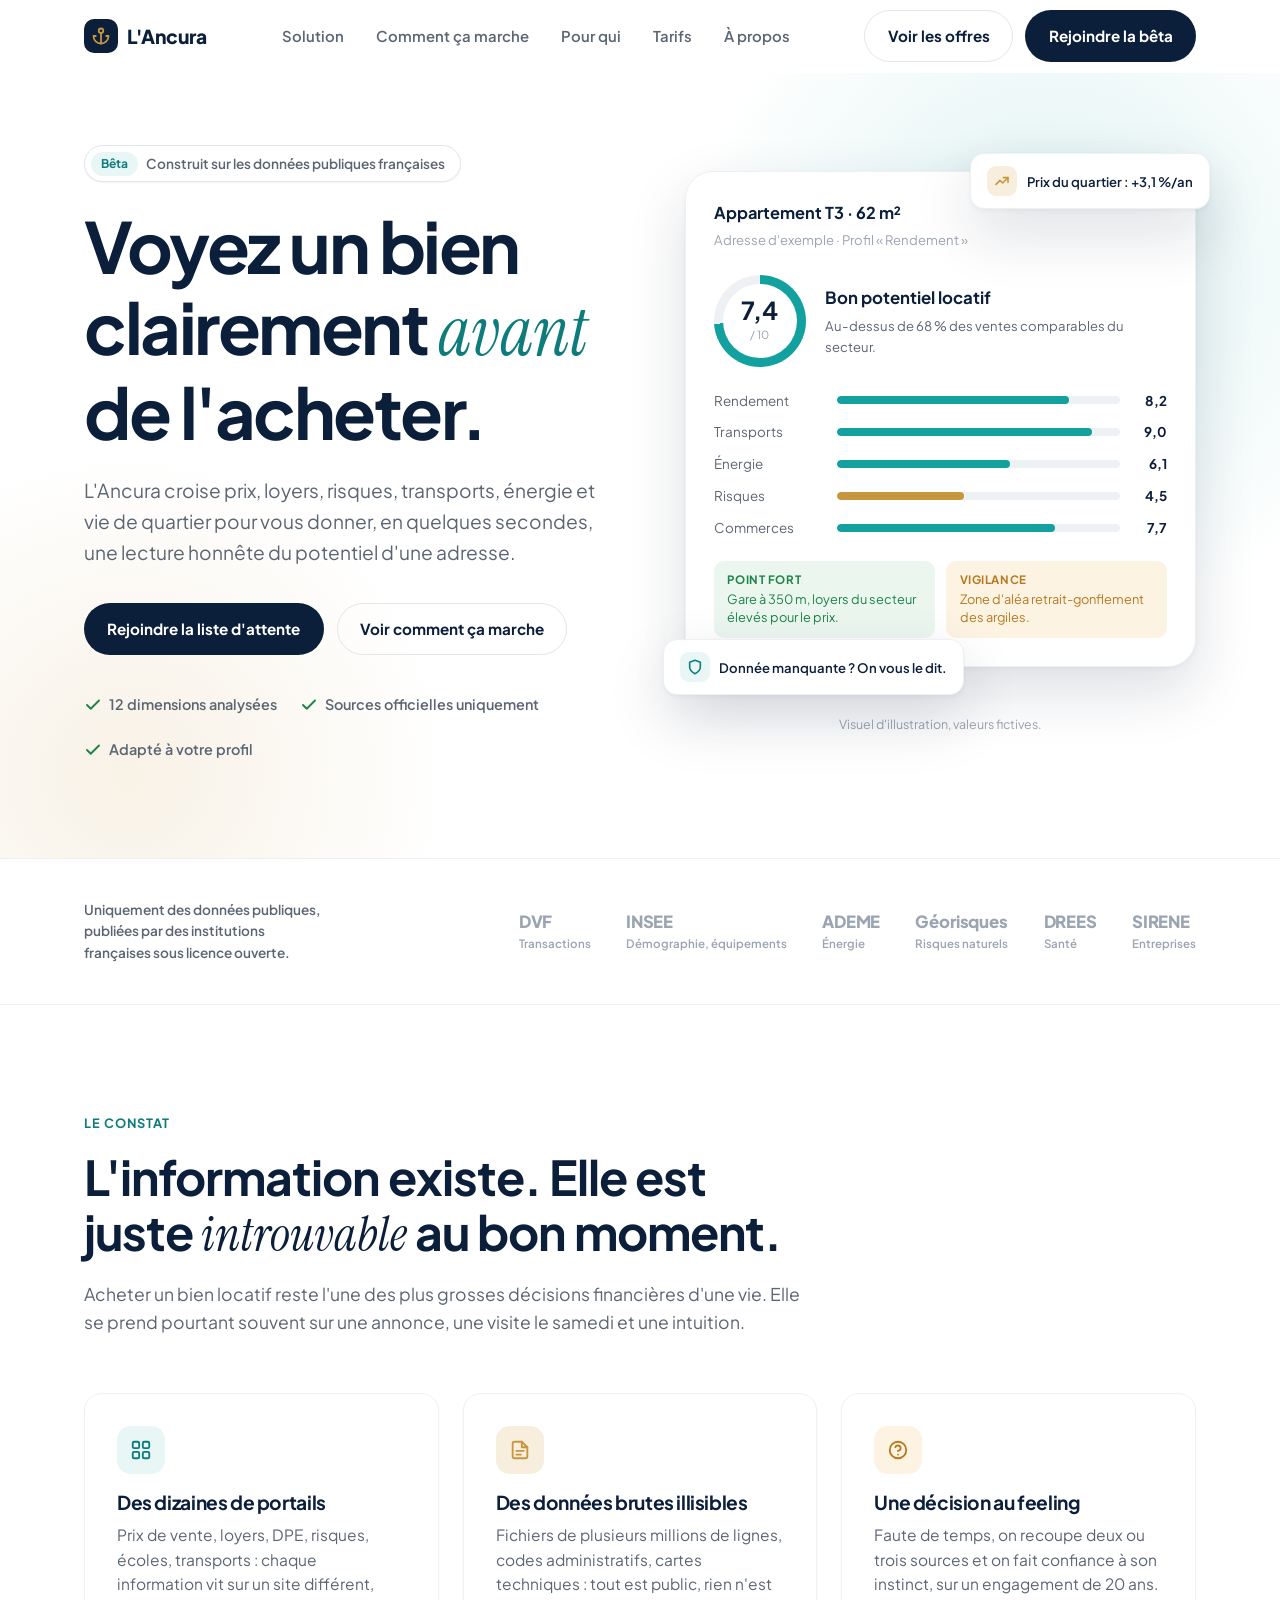
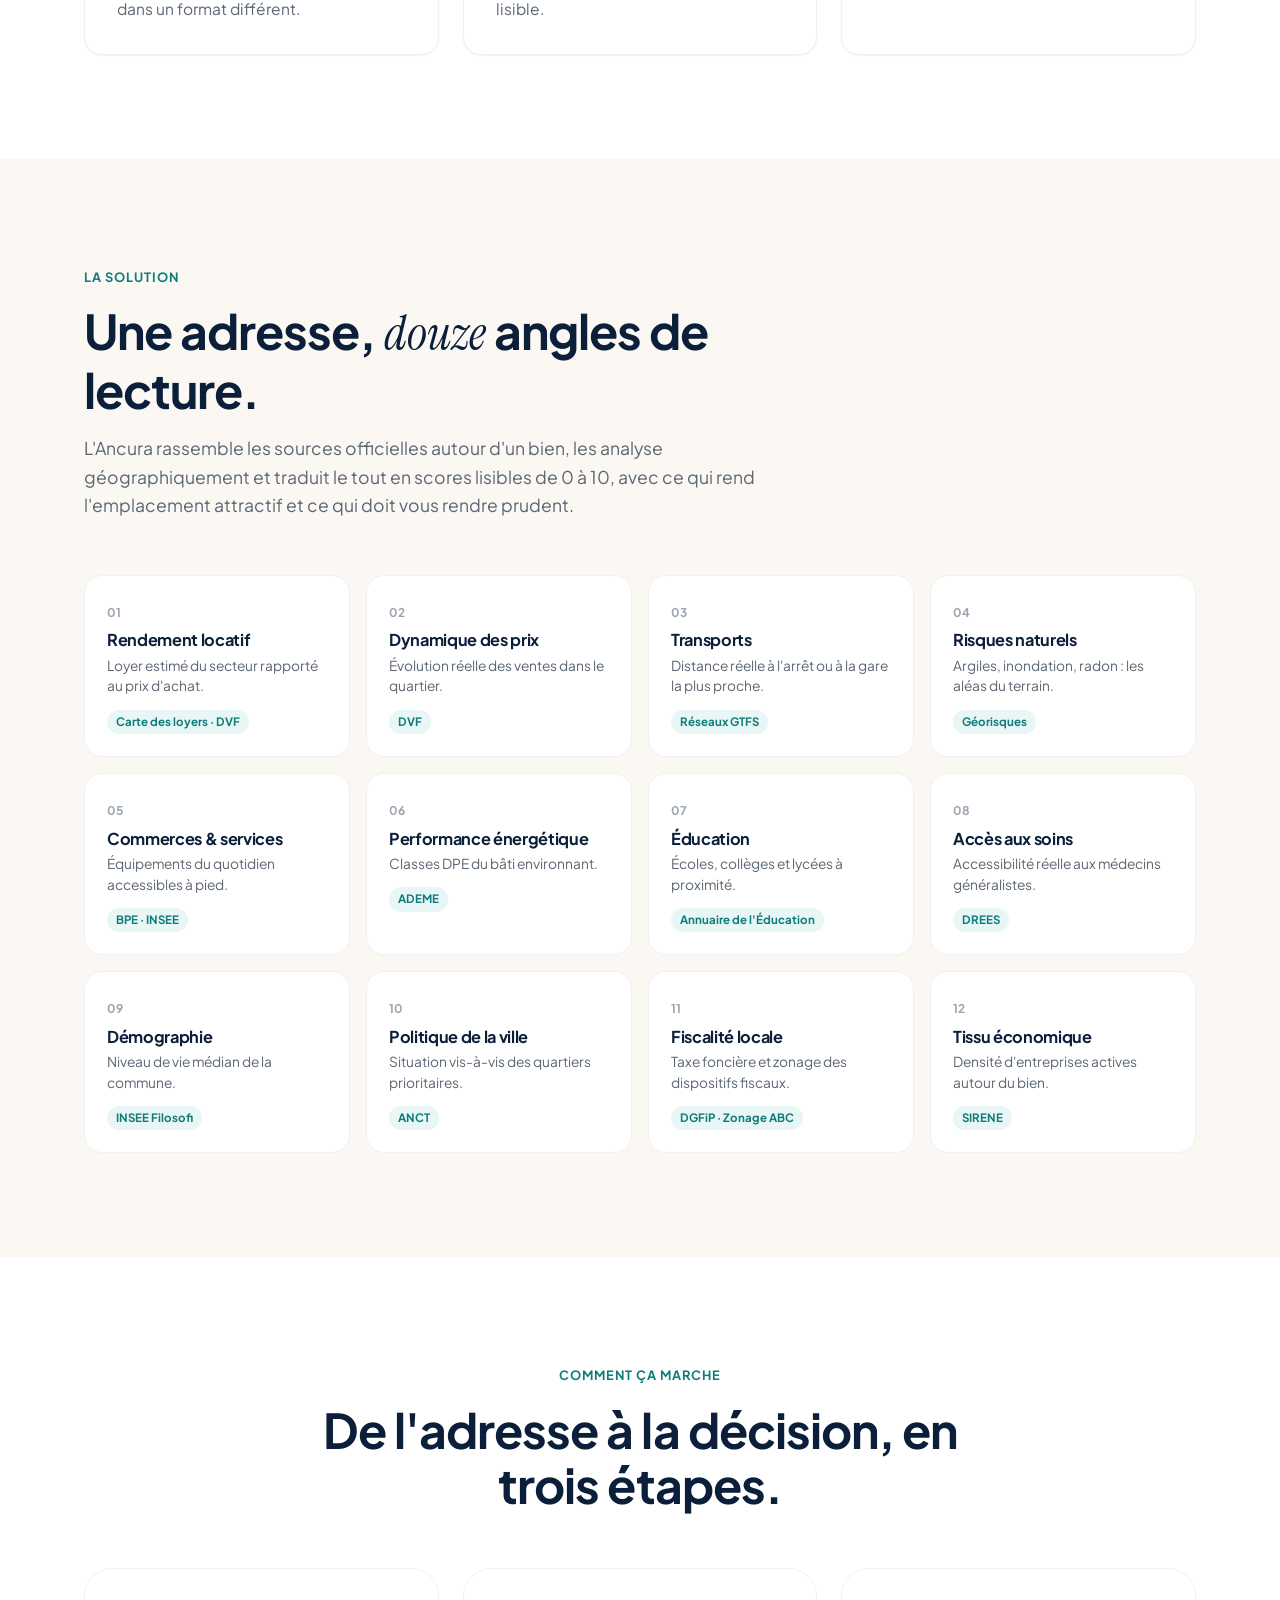
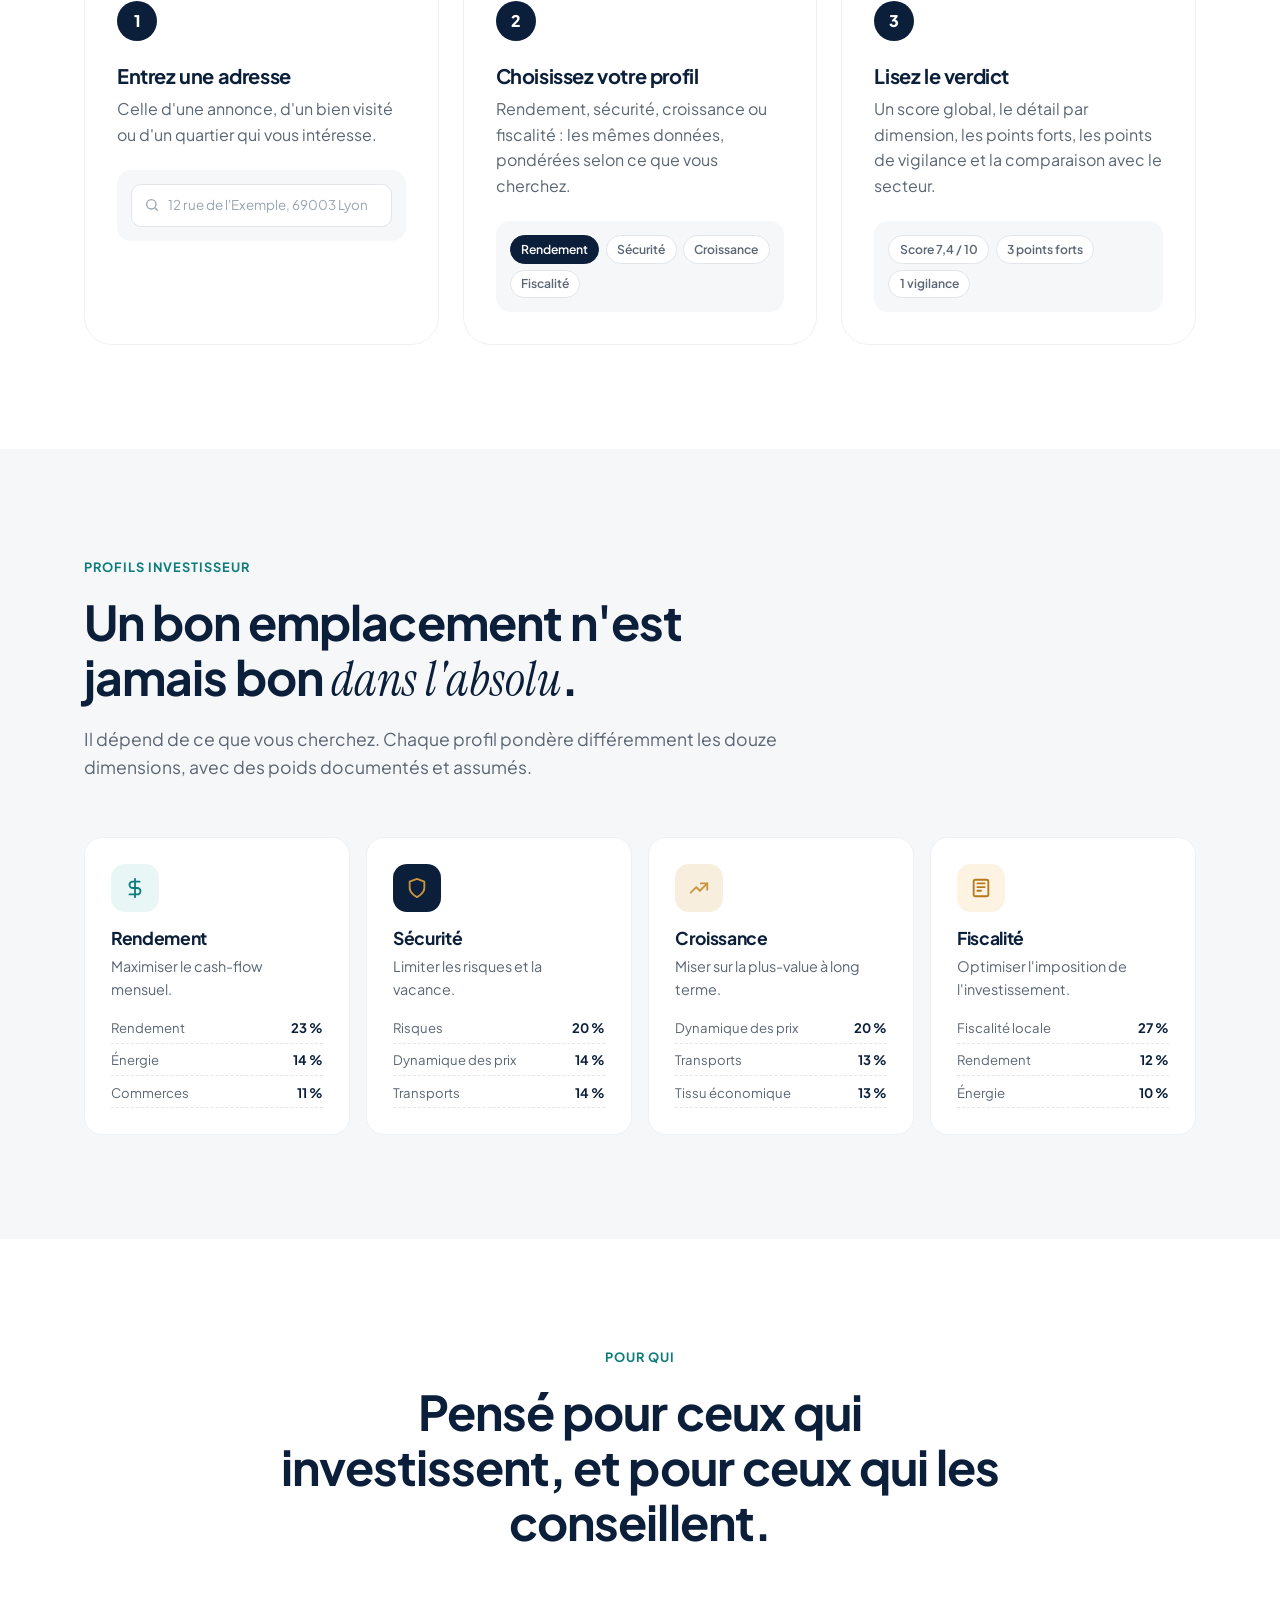
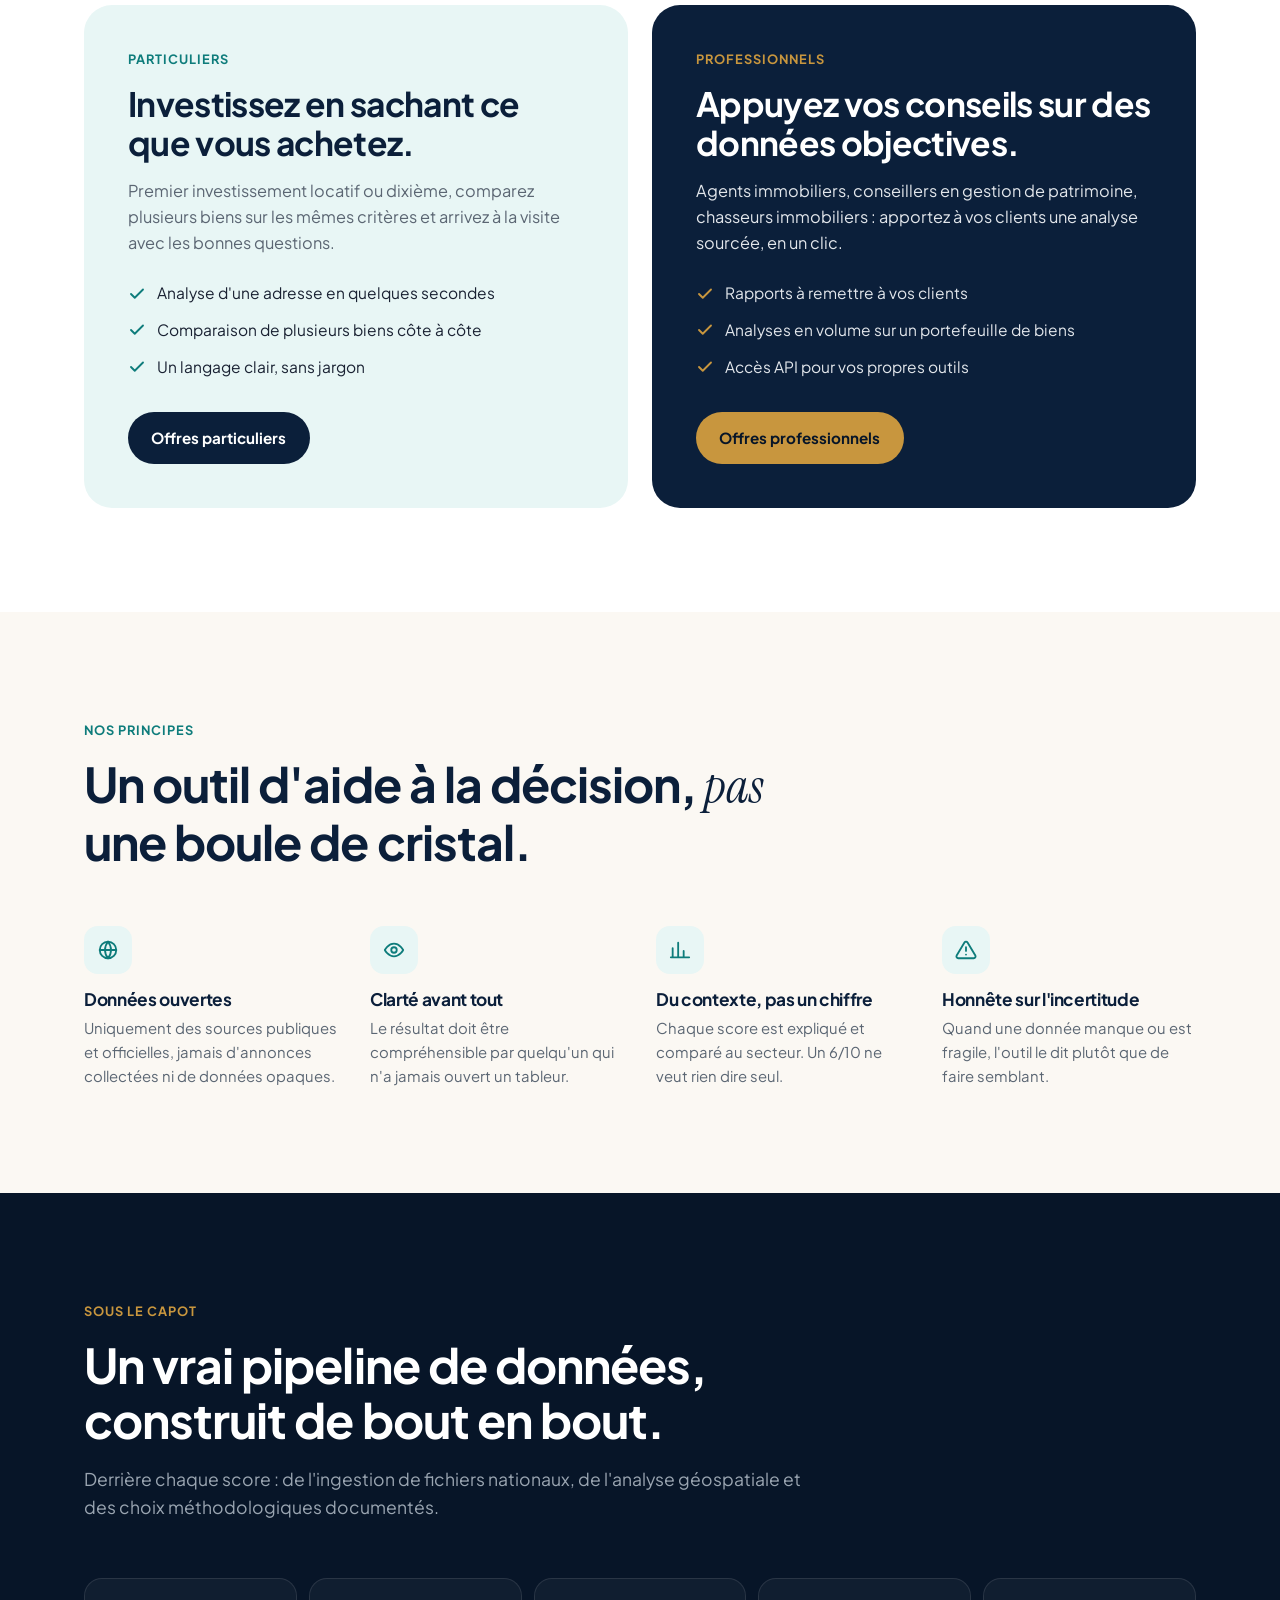
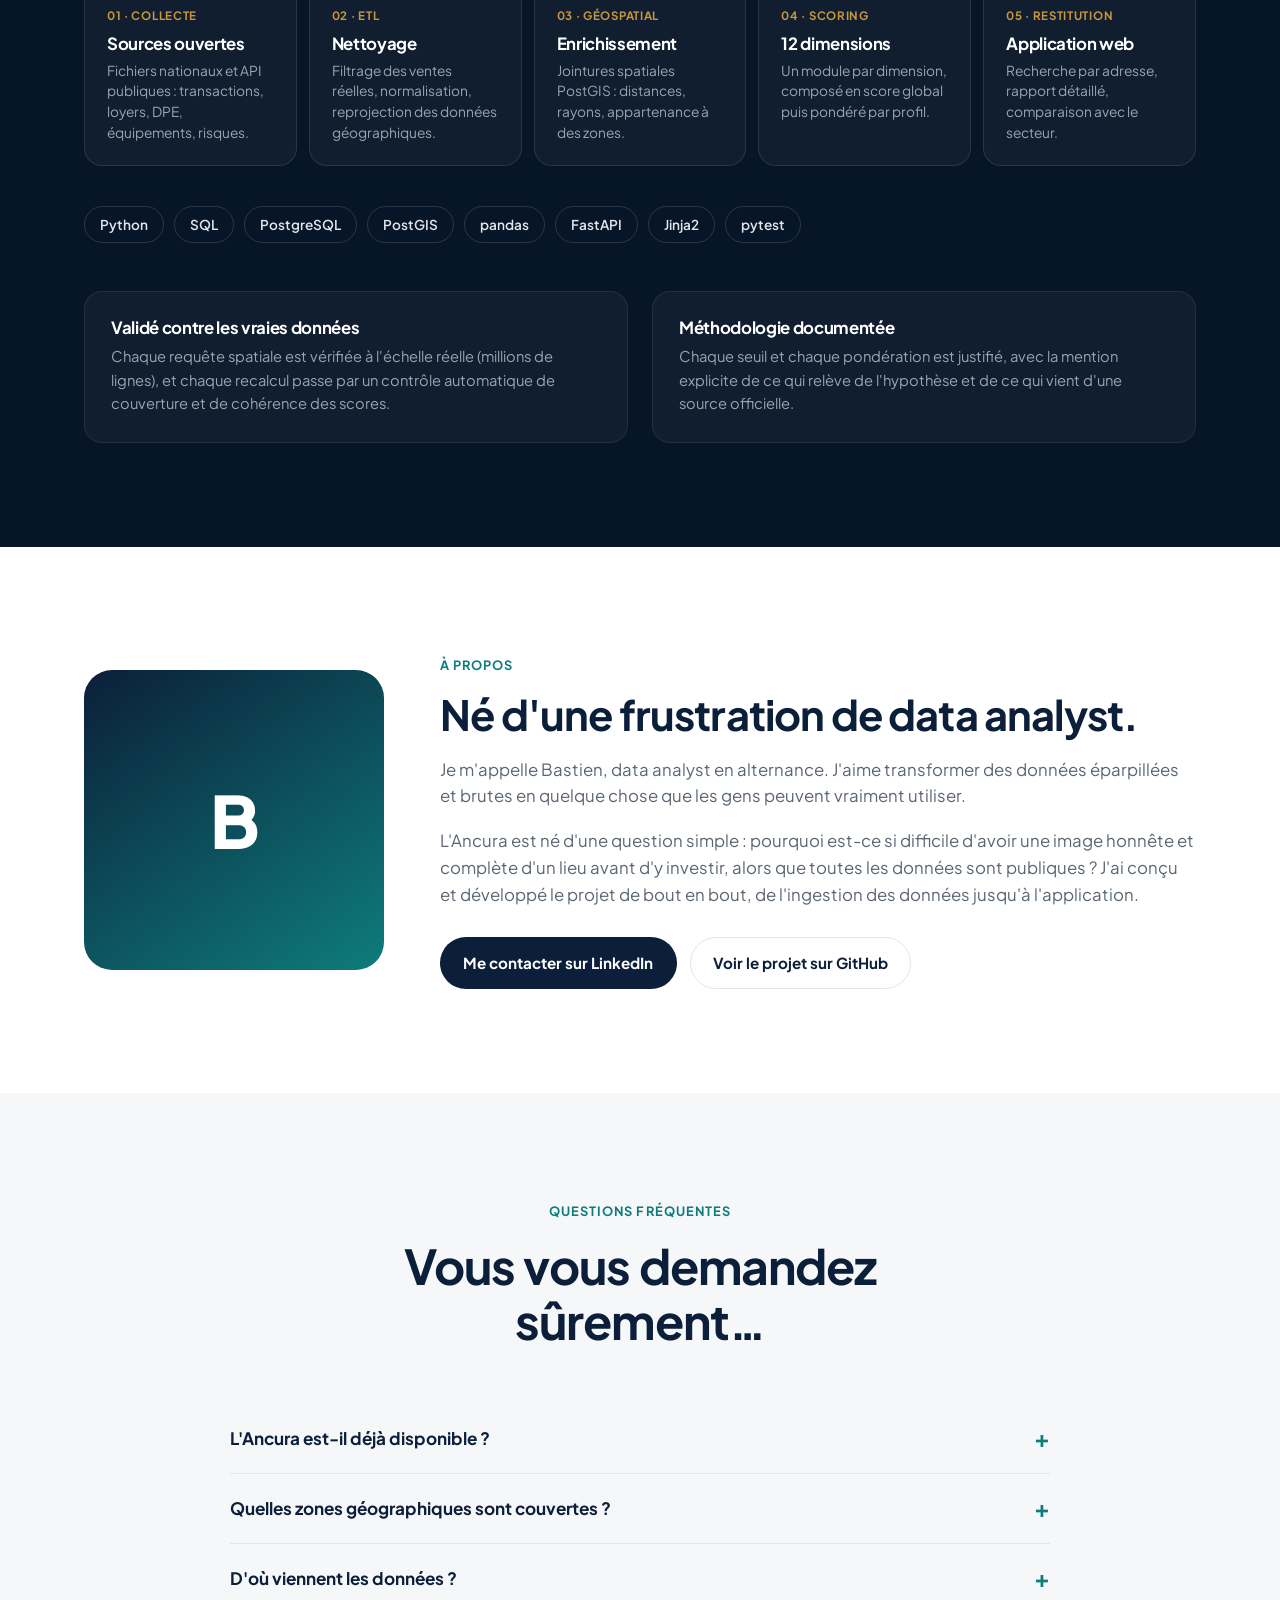
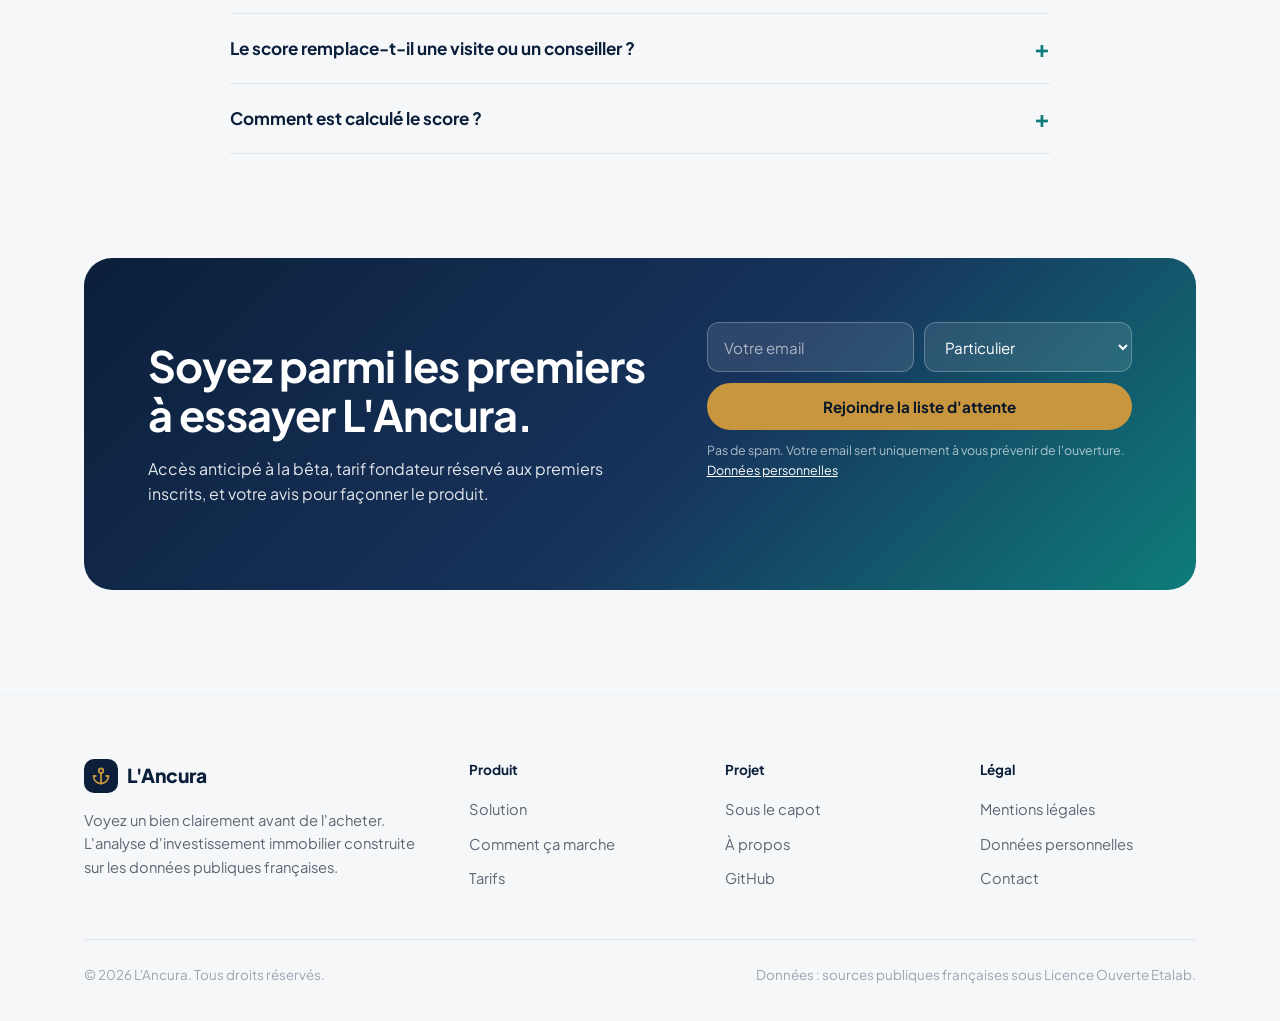
==== site/index.html @ a72927c5 "Add L'Ancura landing site (home, pricing, legal pages) Static site in site/, deployable on Cloudflar" ====
<!doctype html>
<html lang="fr">
<head>
  <meta charset="utf-8">
  <meta name="viewport" content="width=device-width, initial-scale=1">
  <title>L'Ancura — Voyez un bien clairement avant de l'acheter</title>
  <meta name="description" content="L'Ancura croise les données publiques françaises (prix, loyers, risques, transports, énergie…) pour livrer une lecture claire du potentiel d'investissement d'une adresse.">
  <meta property="og:title" content="L'Ancura — Voyez un bien clairement avant de l'acheter">
  <meta property="og:description" content="12 dimensions, des sources publiques officielles, une lecture claire adaptée à votre profil d'investisseur.">
  <meta property="og:type" content="website">
  <link rel="icon" href="favicon.svg" type="image/svg+xml">
  <link rel="preconnect" href="https://fonts.googleapis.com">
  <link rel="preconnect" href="https://fonts.gstatic.com" crossorigin>
  <link href="https://fonts.googleapis.com/css2?family=Instrument+Serif:ital@1&family=Plus+Jakarta+Sans:wght@400;500;600;700;800&display=swap" rel="stylesheet">
  <link rel="stylesheet" href="styles.css">
</head>
<body>

<header class="nav">
  <div class="container nav-inner">
    <a href="index.html" class="brand" aria-label="L'Ancura, accueil">
      <span class="brand-mark"><svg width="18" height="18" viewBox="0 0 24 24" fill="none" stroke="currentColor" stroke-width="2.4" stroke-linecap="round" stroke-linejoin="round"><circle cx="12" cy="5" r="3"/><path d="M12 22V8"/><path d="M5 12H2a10 10 0 0 0 20 0h-3"/></svg></span>
      L'Ancura
    </a>
    <ul class="nav-links">
      <li><a href="#solution">Solution</a></li>
      <li><a href="#fonctionnement">Comment ça marche</a></li>
      <li><a href="#pour-qui">Pour qui</a></li>
      <li><a href="tarifs.html">Tarifs</a></li>
      <li><a href="#a-propos">À propos</a></li>
    </ul>
    <div class="nav-cta">
      <a href="tarifs.html" class="btn btn-ghost">Voir les offres</a>
      <a href="#rejoindre" class="btn btn-primary" data-waitlist="nav">Rejoindre la bêta</a>
      <button class="nav-toggle" aria-label="Ouvrir le menu" aria-expanded="false">
        <svg width="24" height="24" viewBox="0 0 24 24" fill="none" stroke="currentColor" stroke-width="2" stroke-linecap="round"><path d="M4 7h16M4 12h16M4 17h16"/></svg>
      </button>
    </div>
  </div>
</header>

<main>

  <!-- Hero -->
  <section class="hero">
    <div class="container hero-grid">
      <div>
        <span class="pill"><b>Bêta</b> Construit sur les données publiques françaises</span>
        <h1>Voyez un bien clairement <span class="serif">avant</span> de l'acheter.</h1>
        <p class="hero-lead">L'Ancura croise prix, loyers, risques, transports, énergie et vie de quartier pour vous donner, en quelques secondes, une lecture honnête du potentiel d'une adresse.</p>
        <div class="hero-actions">
          <a href="#rejoindre" class="btn btn-primary" data-waitlist="hero">Rejoindre la liste d'attente</a>
          <a href="#fonctionnement" class="btn btn-ghost">Voir comment ça marche</a>
        </div>
        <div class="hero-proof">
          <span><svg width="18" height="18" viewBox="0 0 24 24" fill="none" stroke="currentColor" stroke-width="2.5" stroke-linecap="round" stroke-linejoin="round"><path d="M20 6 9 17l-5-5"/></svg>12 dimensions analysées</span>
          <span><svg width="18" height="18" viewBox="0 0 24 24" fill="none" stroke="currentColor" stroke-width="2.5" stroke-linecap="round" stroke-linejoin="round"><path d="M20 6 9 17l-5-5"/></svg>Sources officielles uniquement</span>
          <span><svg width="18" height="18" viewBox="0 0 24 24" fill="none" stroke="currentColor" stroke-width="2.5" stroke-linecap="round" stroke-linejoin="round"><path d="M20 6 9 17l-5-5"/></svg>Adapté à votre profil</span>
        </div>
      </div>

      <div class="mock" aria-label="Exemple illustratif de rapport L'Ancura">
        <div class="mock-float f1"><span class="dot"><svg width="16" height="16" viewBox="0 0 24 24" fill="none" stroke="currentColor" stroke-width="2.4" stroke-linecap="round" stroke-linejoin="round"><path d="M3 17l6-6 4 4 8-8"/><path d="M14 7h7v7"/></svg></span>Prix du quartier : +3,1 %/an</div>
        <div class="mock-card">
          <div class="mock-top">
            <div>
              <div class="mock-address">Appartement T3 · 62 m²</div>
              <div class="mock-sub">Adresse d'exemple · Profil « Rendement »</div>
            </div>
          </div>
          <div class="mock-score">
            <div class="ring" style="--p: 74"><div><span><strong>7,4</strong><small>/ 10</small></span></div></div>
            <div class="mock-score-label"><b>Bon potentiel locatif</b>Au-dessus de 68 % des ventes comparables du secteur.</div>
          </div>
          <div class="bars">
            <div class="bar">Rendement<div class="bar-track"><div class="bar-fill" style="width: 82%"></div></div><b>8,2</b></div>
            <div class="bar">Transports<div class="bar-track"><div class="bar-fill" style="width: 90%"></div></div><b>9,0</b></div>
            <div class="bar">Énergie<div class="bar-track"><div class="bar-fill" style="width: 61%"></div></div><b>6,1</b></div>
            <div class="bar">Risques<div class="bar-track"><div class="bar-fill warn" style="width: 45%"></div></div><b>4,5</b></div>
            <div class="bar">Commerces<div class="bar-track"><div class="bar-fill" style="width: 77%"></div></div><b>7,7</b></div>
          </div>
          <div class="mock-notes">
            <div class="note good"><b>Point fort</b>Gare à 350 m, loyers du secteur élevés pour le prix.</div>
            <div class="note watch"><b>Vigilance</b>Zone d'aléa retrait-gonflement des argiles.</div>
          </div>
        </div>
        <div class="mock-float f2"><span class="dot"><svg width="16" height="16" viewBox="0 0 24 24" fill="none" stroke="currentColor" stroke-width="2.4" stroke-linecap="round" stroke-linejoin="round"><path d="M12 22s8-4 8-10V5l-8-3-8 3v7c0 6 8 10 8 10z"/></svg></span>Donnée manquante ? On vous le dit.</div>
        <p class="mock-caption">Visuel d'illustration, valeurs fictives.</p>
      </div>
    </div>
  </section>

  <!-- Sources -->
  <div class="sources">
    <div class="container sources-inner">
      <p>Uniquement des données publiques, publiées par des institutions françaises sous licence ouverte.</p>
      <ul>
        <li>DVF<small>Transactions</small></li>
        <li>INSEE<small>Démographie, équipements</small></li>
        <li>ADEME<small>Énergie</small></li>
        <li>Géorisques<small>Risques naturels</small></li>
        <li>DREES<small>Santé</small></li>
        <li>SIRENE<small>Entreprises</small></li>
      </ul>
    </div>
  </div>

  <!-- Problème -->
  <section id="probleme">
    <div class="container">
      <div class="section-head reveal">
        <span class="eyebrow">Le constat</span>
        <h2>L'information existe. Elle est juste <span class="serif">introuvable</span> au bon moment.</h2>
        <p>Acheter un bien locatif reste l'une des plus grosses décisions financières d'une vie. Elle se prend pourtant souvent sur une annonce, une visite le samedi et une intuition.</p>
      </div>
      <div class="grid-3">
        <div class="card reveal">
          <div class="icon"><svg width="22" height="22" viewBox="0 0 24 24" fill="none" stroke="currentColor" stroke-width="2" stroke-linecap="round" stroke-linejoin="round"><rect x="3" y="3" width="7" height="7" rx="1.5"/><rect x="14" y="3" width="7" height="7" rx="1.5"/><rect x="3" y="14" width="7" height="7" rx="1.5"/><rect x="14" y="14" width="7" height="7" rx="1.5"/></svg></div>
          <h3>Des dizaines de portails</h3>
          <p>Prix de vente, loyers, DPE, risques, écoles, transports : chaque information vit sur un site différent, dans un format différent.</p>
        </div>
        <div class="card reveal">
          <div class="icon gold"><svg width="22" height="22" viewBox="0 0 24 24" fill="none" stroke="currentColor" stroke-width="2" stroke-linecap="round" stroke-linejoin="round"><path d="M14 3H6a2 2 0 0 0-2 2v14a2 2 0 0 0 2 2h12a2 2 0 0 0 2-2V9z"/><path d="M14 3v6h6"/><path d="M8 13h8M8 17h5"/></svg></div>
          <h3>Des données brutes illisibles</h3>
          <p>Fichiers de plusieurs millions de lignes, codes administratifs, cartes techniques : tout est public, rien n'est lisible.</p>
        </div>
        <div class="card reveal">
          <div class="icon amber"><svg width="22" height="22" viewBox="0 0 24 24" fill="none" stroke="currentColor" stroke-width="2" stroke-linecap="round" stroke-linejoin="round"><circle cx="12" cy="12" r="9"/><path d="M9.1 9a3 3 0 0 1 5.8 1c0 2-3 3-3 3"/><path d="M12 17h.01"/></svg></div>
          <h3>Une décision au feeling</h3>
          <p>Faute de temps, on recoupe deux ou trois sources et on fait confiance à son instinct, sur un engagement de 20 ans.</p>
        </div>
      </div>
    </div>
  </section>

  <!-- Solution / dimensions -->
  <section id="solution" class="section-sand">
    <div class="container">
      <div class="section-head reveal">
        <span class="eyebrow">La solution</span>
        <h2>Une adresse, <span class="serif">douze</span> angles de lecture.</h2>
        <p>L'Ancura rassemble les sources officielles autour d'un bien, les analyse géographiquement et traduit le tout en scores lisibles de 0 à 10, avec ce qui rend l'emplacement attractif et ce qui doit vous rendre prudent.</p>
      </div>
      <div class="dims">
        <div class="dim reveal"><span class="dim-num">01</span><h3>Rendement locatif</h3><p>Loyer estimé du secteur rapporté au prix d'achat.</p><span class="src">Carte des loyers · DVF</span></div>
        <div class="dim reveal"><span class="dim-num">02</span><h3>Dynamique des prix</h3><p>Évolution réelle des ventes dans le quartier.</p><span class="src">DVF</span></div>
        <div class="dim reveal"><span class="dim-num">03</span><h3>Transports</h3><p>Distance réelle à l'arrêt ou à la gare la plus proche.</p><span class="src">Réseaux GTFS</span></div>
        <div class="dim reveal"><span class="dim-num">04</span><h3>Risques naturels</h3><p>Argiles, inondation, radon : les aléas du terrain.</p><span class="src">Géorisques</span></div>
        <div class="dim reveal"><span class="dim-num">05</span><h3>Commerces &amp; services</h3><p>Équipements du quotidien accessibles à pied.</p><span class="src">BPE · INSEE</span></div>
        <div class="dim reveal"><span class="dim-num">06</span><h3>Performance énergétique</h3><p>Classes DPE du bâti environnant.</p><span class="src">ADEME</span></div>
        <div class="dim reveal"><span class="dim-num">07</span><h3>Éducation</h3><p>Écoles, collèges et lycées à proximité.</p><span class="src">Annuaire de l'Éducation</span></div>
        <div class="dim reveal"><span class="dim-num">08</span><h3>Accès aux soins</h3><p>Accessibilité réelle aux médecins généralistes.</p><span class="src">DREES</span></div>
        <div class="dim reveal"><span class="dim-num">09</span><h3>Démographie</h3><p>Niveau de vie médian de la commune.</p><span class="src">INSEE Filosofi</span></div>
        <div class="dim reveal"><span class="dim-num">10</span><h3>Politique de la ville</h3><p>Situation vis-à-vis des quartiers prioritaires.</p><span class="src">ANCT</span></div>
        <div class="dim reveal"><span class="dim-num">11</span><h3>Fiscalité locale</h3><p>Taxe foncière et zonage des dispositifs fiscaux.</p><span class="src">DGFiP · Zonage ABC</span></div>
        <div class="dim reveal"><span class="dim-num">12</span><h3>Tissu économique</h3><p>Densité d'entreprises actives autour du bien.</p><span class="src">SIRENE</span></div>
      </div>
    </div>
  </section>

  <!-- Fonctionnement -->
  <section id="fonctionnement">
    <div class="container">
      <div class="section-head center reveal">
        <span class="eyebrow">Comment ça marche</span>
        <h2>De l'adresse à la décision, en trois étapes.</h2>
      </div>
      <div class="steps">
        <div class="step reveal">
          <h3>Entrez une adresse</h3>
          <p>Celle d'une annonce, d'un bien visité ou d'un quartier qui vous intéresse.</p>
          <div class="step-visual"><div class="fake-input"><svg width="16" height="16" viewBox="0 0 24 24" fill="none" stroke="currentColor" stroke-width="2" stroke-linecap="round"><circle cx="11" cy="11" r="7"/><path d="m20 20-3.5-3.5"/></svg>12 rue de l'Exemple, 69003 Lyon</div></div>
        </div>
        <div class="step reveal">
          <h3>Choisissez votre profil</h3>
          <p>Rendement, sécurité, croissance ou fiscalité : les mêmes données, pondérées selon ce que vous cherchez.</p>
          <div class="step-visual"><div class="chips"><span class="chip on">Rendement</span><span class="chip">Sécurité</span><span class="chip">Croissance</span><span class="chip">Fiscalité</span></div></div>
        </div>
        <div class="step reveal">
          <h3>Lisez le verdict</h3>
          <p>Un score global, le détail par dimension, les points forts, les points de vigilance et la comparaison avec le secteur.</p>
          <div class="step-visual"><div class="chips"><span class="chip">Score 7,4 / 10</span><span class="chip">3 points forts</span><span class="chip">1 vigilance</span></div></div>
        </div>
      </div>
    </div>
  </section>

  <!-- Profils -->
  <section class="section-gray">
    <div class="container">
      <div class="section-head reveal">
        <span class="eyebrow">Profils investisseur</span>
        <h2>Un bon emplacement n'est jamais bon <span class="serif">dans l'absolu</span>.</h2>
        <p>Il dépend de ce que vous cherchez. Chaque profil pondère différemment les douze dimensions, avec des poids documentés et assumés.</p>
      </div>
      <div class="profiles">
        <div class="profile reveal">
          <div class="icon"><svg width="22" height="22" viewBox="0 0 24 24" fill="none" stroke="currentColor" stroke-width="2" stroke-linecap="round" stroke-linejoin="round"><path d="M12 2v20M17 5H9.5a3.5 3.5 0 0 0 0 7h5a3.5 3.5 0 0 1 0 7H6"/></svg></div>
          <h3>Rendement</h3>
          <p>Maximiser le cash-flow mensuel.</p>
          <ul><li>Rendement <b>23 %</b></li><li>Énergie <b>14 %</b></li><li>Commerces <b>11 %</b></li></ul>
        </div>
        <div class="profile reveal">
          <div class="icon navy"><svg width="22" height="22" viewBox="0 0 24 24" fill="none" stroke="currentColor" stroke-width="2" stroke-linecap="round" stroke-linejoin="round"><path d="M12 22s8-4 8-10V5l-8-3-8 3v7c0 6 8 10 8 10z"/></svg></div>
          <h3>Sécurité</h3>
          <p>Limiter les risques et la vacance.</p>
          <ul><li>Risques <b>20 %</b></li><li>Dynamique des prix <b>14 %</b></li><li>Transports <b>14 %</b></li></ul>
        </div>
        <div class="profile reveal">
          <div class="icon gold"><svg width="22" height="22" viewBox="0 0 24 24" fill="none" stroke="currentColor" stroke-width="2" stroke-linecap="round" stroke-linejoin="round"><path d="M3 17l6-6 4 4 8-8"/><path d="M14 7h7v7"/></svg></div>
          <h3>Croissance</h3>
          <p>Miser sur la plus-value à long terme.</p>
          <ul><li>Dynamique des prix <b>20 %</b></li><li>Transports <b>13 %</b></li><li>Tissu économique <b>13 %</b></li></ul>
        </div>
        <div class="profile reveal">
          <div class="icon amber"><svg width="22" height="22" viewBox="0 0 24 24" fill="none" stroke="currentColor" stroke-width="2" stroke-linecap="round" stroke-linejoin="round"><rect x="4" y="3" width="16" height="18" rx="2"/><path d="M8 7h8M8 11h8M8 15h4"/></svg></div>
          <h3>Fiscalité</h3>
          <p>Optimiser l'imposition de l'investissement.</p>
          <ul><li>Fiscalité locale <b>27 %</b></li><li>Rendement <b>12 %</b></li><li>Énergie <b>10 %</b></li></ul>
        </div>
      </div>
    </div>
  </section>

  <!-- Pour qui -->
  <section id="pour-qui">
    <div class="container">
      <div class="section-head center reveal">
        <span class="eyebrow">Pour qui</span>
        <h2>Pensé pour ceux qui investissent, et pour ceux qui les conseillent.</h2>
      </div>
      <div class="grid-2">
        <div class="audience individual reveal">
          <span class="audience-tag">Particuliers</span>
          <h3>Investissez en sachant ce que vous achetez.</h3>
          <p>Premier investissement locatif ou dixième, comparez plusieurs biens sur les mêmes critères et arrivez à la visite avec les bonnes questions.</p>
          <ul class="checklist">
            <li><svg width="18" height="18" viewBox="0 0 24 24" fill="none" stroke="currentColor" stroke-width="2.5" stroke-linecap="round" stroke-linejoin="round"><path d="M20 6 9 17l-5-5"/></svg>Analyse d'une adresse en quelques secondes</li>
            <li><svg width="18" height="18" viewBox="0 0 24 24" fill="none" stroke="currentColor" stroke-width="2.5" stroke-linecap="round" stroke-linejoin="round"><path d="M20 6 9 17l-5-5"/></svg>Comparaison de plusieurs biens côte à côte</li>
            <li><svg width="18" height="18" viewBox="0 0 24 24" fill="none" stroke="currentColor" stroke-width="2.5" stroke-linecap="round" stroke-linejoin="round"><path d="M20 6 9 17l-5-5"/></svg>Un langage clair, sans jargon</li>
          </ul>
          <a href="tarifs.html" class="btn btn-primary">Offres particuliers</a>
        </div>
        <div class="audience pro reveal">
          <span class="audience-tag">Professionnels</span>
          <h3>Appuyez vos conseils sur des données objectives.</h3>
          <p>Agents immobiliers, conseillers en gestion de patrimoine, chasseurs immobiliers : apportez à vos clients une analyse sourcée, en un clic.</p>
          <ul class="checklist">
            <li><svg width="18" height="18" viewBox="0 0 24 24" fill="none" stroke="currentColor" stroke-width="2.5" stroke-linecap="round" stroke-linejoin="round"><path d="M20 6 9 17l-5-5"/></svg>Rapports à remettre à vos clients</li>
            <li><svg width="18" height="18" viewBox="0 0 24 24" fill="none" stroke="currentColor" stroke-width="2.5" stroke-linecap="round" stroke-linejoin="round"><path d="M20 6 9 17l-5-5"/></svg>Analyses en volume sur un portefeuille de biens</li>
            <li><svg width="18" height="18" viewBox="0 0 24 24" fill="none" stroke="currentColor" stroke-width="2.5" stroke-linecap="round" stroke-linejoin="round"><path d="M20 6 9 17l-5-5"/></svg>Accès API pour vos propres outils</li>
          </ul>
          <a href="tarifs.html#pros" class="btn btn-gold">Offres professionnels</a>
        </div>
      </div>
    </div>
  </section>

  <!-- Principes -->
  <section class="section-sand">
    <div class="container">
      <div class="section-head reveal">
        <span class="eyebrow">Nos principes</span>
        <h2>Un outil d'aide à la décision, <span class="serif">pas</span> une boule de cristal.</h2>
      </div>
      <div class="principles">
        <div class="principle reveal">
          <div class="icon"><svg width="22" height="22" viewBox="0 0 24 24" fill="none" stroke="currentColor" stroke-width="2" stroke-linecap="round" stroke-linejoin="round"><circle cx="12" cy="12" r="9"/><path d="M3 12h18M12 3a14 14 0 0 1 0 18M12 3a14 14 0 0 0 0 18"/></svg></div>
          <h3>Données ouvertes</h3>
          <p>Uniquement des sources publiques et officielles, jamais d'annonces collectées ni de données opaques.</p>
        </div>
        <div class="principle reveal">
          <div class="icon"><svg width="22" height="22" viewBox="0 0 24 24" fill="none" stroke="currentColor" stroke-width="2" stroke-linecap="round" stroke-linejoin="round"><path d="M2 12s3.5-7 10-7 10 7 10 7-3.5 7-10 7S2 12 2 12z"/><circle cx="12" cy="12" r="3"/></svg></div>
          <h3>Clarté avant tout</h3>
          <p>Le résultat doit être compréhensible par quelqu'un qui n'a jamais ouvert un tableur.</p>
        </div>
        <div class="principle reveal">
          <div class="icon"><svg width="22" height="22" viewBox="0 0 24 24" fill="none" stroke="currentColor" stroke-width="2" stroke-linecap="round" stroke-linejoin="round"><path d="M4 20V10M10 20V4M16 20v-7M22 20H2"/></svg></div>
          <h3>Du contexte, pas un chiffre</h3>
          <p>Chaque score est expliqué et comparé au secteur. Un 6/10 ne veut rien dire seul.</p>
        </div>
        <div class="principle reveal">
          <div class="icon"><svg width="22" height="22" viewBox="0 0 24 24" fill="none" stroke="currentColor" stroke-width="2" stroke-linecap="round" stroke-linejoin="round"><path d="M12 9v4M12 17h.01"/><path d="M10.3 3.9 1.8 18a2 2 0 0 0 1.7 3h17a2 2 0 0 0 1.7-3L13.7 3.9a2 2 0 0 0-3.4 0z"/></svg></div>
          <h3>Honnête sur l'incertitude</h3>
          <p>Quand une donnée manque ou est fragile, l'outil le dit plutôt que de faire semblant.</p>
        </div>
      </div>
    </div>
  </section>

  <!-- Sous le capot -->
  <section id="technique" class="tech">
    <div class="container">
      <div class="section-head reveal">
        <span class="eyebrow">Sous le capot</span>
        <h2>Un vrai pipeline de données, construit de bout en bout.</h2>
        <p>Derrière chaque score : de l'ingestion de fichiers nationaux, de l'analyse géospatiale et des choix méthodologiques documentés.</p>
      </div>
      <div class="pipeline">
        <div class="pipe reveal"><span class="pipe-step">01 · Collecte</span><h3>Sources ouvertes</h3><p>Fichiers nationaux et API publiques : transactions, loyers, DPE, équipements, risques.</p></div>
        <div class="pipe reveal"><span class="pipe-step">02 · ETL</span><h3>Nettoyage</h3><p>Filtrage des ventes réelles, normalisation, reprojection des données géographiques.</p></div>
        <div class="pipe reveal"><span class="pipe-step">03 · Géospatial</span><h3>Enrichissement</h3><p>Jointures spatiales PostGIS : distances, rayons, appartenance à des zones.</p></div>
        <div class="pipe reveal"><span class="pipe-step">04 · Scoring</span><h3>12 dimensions</h3><p>Un module par dimension, composé en score global puis pondéré par profil.</p></div>
        <div class="pipe reveal"><span class="pipe-step">05 · Restitution</span><h3>Application web</h3><p>Recherche par adresse, rapport détaillé, comparaison avec le secteur.</p></div>
      </div>
      <div class="stack reveal">
        <span>Python</span><span>SQL</span><span>PostgreSQL</span><span>PostGIS</span><span>pandas</span><span>FastAPI</span><span>Jinja2</span><span>pytest</span>
      </div>
      <div class="tech-quote">
        <div class="reveal">
          <h3>Validé contre les vraies données</h3>
          <p>Chaque requête spatiale est vérifiée à l'échelle réelle (millions de lignes), et chaque recalcul passe par un contrôle automatique de couverture et de cohérence des scores.</p>
        </div>
        <div class="reveal">
          <h3>Méthodologie documentée</h3>
          <p>Chaque seuil et chaque pondération est justifié, avec la mention explicite de ce qui relève de l'hypothèse et de ce qui vient d'une source officielle.</p>
        </div>
      </div>
    </div>
  </section>

  <!-- À propos -->
  <section id="a-propos">
    <div class="container about">
      <div class="avatar reveal" aria-hidden="true">B</div>
      <div class="reveal">
        <span class="eyebrow">À propos</span>
        <h2>Né d'une frustration de data analyst.</h2>
        <p>Je m'appelle Bastien, data analyst en alternance. J'aime transformer des données éparpillées et brutes en quelque chose que les gens peuvent vraiment utiliser.</p>
        <p>L'Ancura est né d'une question simple : pourquoi est-ce si difficile d'avoir une image honnête et complète d'un lieu avant d'y investir, alors que toutes les données sont publiques ? J'ai conçu et développé le projet de bout en bout, de l'ingestion des données jusqu'à l'application.</p>
        <div class="about-links">
          <a href="https://linkedin.com/in/gfbastien" class="btn btn-primary" target="_blank" rel="noopener">Me contacter sur LinkedIn</a>
          <a href="https://github.com/gfbastien/lancura-showcase" class="btn btn-ghost" target="_blank" rel="noopener">Voir le projet sur GitHub</a>
        </div>
      </div>
    </div>
  </section>

  <!-- FAQ -->
  <section class="section-gray">
    <div class="container">
      <div class="section-head center reveal">
        <span class="eyebrow">Questions fréquentes</span>
        <h2>Vous vous demandez sûrement…</h2>
      </div>
      <div class="faq reveal">
        <details>
          <summary>L'Ancura est-il déjà disponible ?</summary>
          <p>L'Ancura est en bêta privée. Inscrivez-vous sur la liste d'attente pour faire partie des premiers utilisateurs et bénéficier du tarif fondateur.</p>
        </details>
        <details>
          <summary>Quelles zones géographiques sont couvertes ?</summary>
          <p>Les sources utilisées sont nationales. La couverture s'étend département par département au fil de la bêta : indiquez-nous les zones qui vous intéressent lors de votre inscription.</p>
        </details>
        <details>
          <summary>D'où viennent les données ?</summary>
          <p>Exclusivement de sources publiques françaises sous licence ouverte : DGFiP (DVF), INSEE, ADEME, Géorisques, DREES, ANCT, ministère de l'Éducation nationale, entre autres.</p>
        </details>
        <details>
          <summary>Le score remplace-t-il une visite ou un conseiller ?</summary>
          <p>Non. L'Ancura éclaire une décision, il ne la prend pas à votre place. Il vous aide à poser les bonnes questions et à comparer des biens sur des critères objectifs.</p>
        </details>
        <details>
          <summary>Comment est calculé le score ?</summary>
          <p>Chaque dimension est notée de 0 à 10 à partir de seuils documentés, puis les dimensions sont pondérées selon le profil investisseur choisi. Quand une dimension n'a pas de donnée disponible, elle est signalée et exclue plutôt qu'estimée au hasard.</p>
        </details>
      </div>
    </div>
  </section>

  <!-- CTA -->
  <section class="cta-band section-gray" id="rejoindre">
    <div class="container">
      <div class="cta-box reveal">
        <div>
          <h2>Soyez parmi les premiers à essayer L'Ancura.</h2>
          <p>Accès anticipé à la bêta, tarif fondateur réservé aux premiers inscrits, et votre avis pour façonner le produit.</p>
        </div>
        <form class="waitlist" novalidate>
          <div class="waitlist-row">
            <input type="email" name="email" placeholder="Votre email" required aria-label="Votre email">
            <select name="profil" aria-label="Vous êtes">
              <option value="particulier">Particulier</option>
              <option value="professionnel">Professionnel</option>
            </select>
          </div>
          <button type="submit" class="btn btn-gold btn-block">Rejoindre la liste d'attente</button>
          <small>Pas de spam. Votre email sert uniquement à vous prévenir de l'ouverture. <a href="mentions-legales.html#donnees">Données personnelles</a></small>
          <p class="form-msg" role="status"></p>
        </form>
      </div>
    </div>
  </section>

</main>

<footer class="footer">
  <div class="container">
    <div class="footer-grid">
      <div>
        <a href="index.html" class="brand">
          <span class="brand-mark"><svg width="18" height="18" viewBox="0 0 24 24" fill="none" stroke="currentColor" stroke-width="2.4" stroke-linecap="round" stroke-linejoin="round"><circle cx="12" cy="5" r="3"/><path d="M12 22V8"/><path d="M5 12H2a10 10 0 0 0 20 0h-3"/></svg></span>
          L'Ancura
        </a>
        <p>Voyez un bien clairement avant de l'acheter. L'analyse d'investissement immobilier construite sur les données publiques françaises.</p>
      </div>
      <div>
        <h4>Produit</h4>
        <ul>
          <li><a href="index.html#solution">Solution</a></li>
          <li><a href="index.html#fonctionnement">Comment ça marche</a></li>
          <li><a href="tarifs.html">Tarifs</a></li>
        </ul>
      </div>
      <div>
        <h4>Projet</h4>
        <ul>
          <li><a href="index.html#technique">Sous le capot</a></li>
          <li><a href="index.html#a-propos">À propos</a></li>
          <li><a href="https://github.com/gfbastien/lancura-showcase" target="_blank" rel="noopener">GitHub</a></li>
        </ul>
      </div>
      <div>
        <h4>Légal</h4>
        <ul>
          <li><a href="mentions-legales.html">Mentions légales</a></li>
          <li><a href="mentions-legales.html#donnees">Données personnelles</a></li>
          <li><a href="https://linkedin.com/in/gfbastien" target="_blank" rel="noopener">Contact</a></li>
        </ul>
      </div>
    </div>
    <div class="footer-bottom">
      <span>© <span data-year>2026</span> L'Ancura. Tous droits réservés.</span>
      <span>Données : sources publiques françaises sous Licence Ouverte Etalab.</span>
    </div>
  </div>
</footer>

<script src="main.js"></script>
</body>
</html>
---- site/styles.css ----
/* L'Ancura — site vitrine */
:root {
  --navy-950: #071528;
  --navy-900: #0b1f3a;
  --navy-700: #17335c;
  --teal-600: #0e7c7b;
  --teal-500: #12a19f;
  --teal-50: #e8f6f5;
  --gold-500: #c8963e;
  --gold-100: #f8eedd;
  --sand-50: #fbf8f3;
  --gray-50: #f6f7f9;
  --gray-100: #eef1f4;
  --gray-200: #e2e6eb;
  --gray-400: #9aa5b1;
  --gray-600: #5b6673;
  --gray-900: #1a2233;
  --green-600: #1d8348;
  --green-50: #eaf6ee;
  --amber-600: #b7791f;
  --amber-50: #fdf3e2;
  --white: #ffffff;
  --radius-sm: 10px;
  --radius: 18px;
  --radius-lg: 28px;
  --shadow-sm: 0 1px 2px rgba(11, 31, 58, 0.06);
  --shadow: 0 1px 2px rgba(11, 31, 58, 0.05), 0 8px 28px rgba(11, 31, 58, 0.08);
  --shadow-lg: 0 2px 4px rgba(11, 31, 58, 0.04), 0 24px 60px rgba(11, 31, 58, 0.14);
  --font: "Plus Jakarta Sans", -apple-system, "Segoe UI", Roboto, sans-serif;
  --font-serif: "Instrument Serif", Georgia, serif;
  --container: 1160px;
}

*, *::before, *::after { box-sizing: border-box; }
html { scroll-behavior: smooth; }
body {
  margin: 0;
  font-family: var(--font);
  color: var(--gray-900);
  background: var(--white);
  line-height: 1.6;
  -webkit-font-smoothing: antialiased;
}
img, svg { display: block; max-width: 100%; }
a { color: var(--teal-600); text-decoration: none; }
a:hover { color: var(--navy-900); }
h1, h2, h3 { color: var(--navy-900); line-height: 1.15; margin: 0; letter-spacing: -0.02em; }
p { margin: 0; }
.serif { font-family: var(--font-serif); font-weight: 400; font-style: italic; letter-spacing: 0; }

.container { width: 100%; max-width: var(--container); margin: 0 auto; padding: 0 24px; }
@media (max-width: 640px) { .container { padding: 0 16px; } }

/* ---------- Boutons ---------- */
.btn {
  display: inline-flex;
  align-items: center;
  justify-content: center;
  gap: 0.5rem;
  padding: 0.8rem 1.4rem;
  border-radius: 999px;
  font-weight: 700;
  font-size: 0.95rem;
  border: 1.5px solid transparent;
  transition: transform 0.15s ease, background 0.15s ease, box-shadow 0.15s ease;
  white-space: nowrap;
  cursor: pointer;
  font-family: inherit;
}
.btn:hover { transform: translateY(-1px); }
.btn-primary { background: var(--navy-900); color: var(--white); }
.btn-primary:hover { background: var(--navy-700); color: var(--white); box-shadow: var(--shadow); }
.btn-gold { background: var(--gold-500); color: var(--navy-950); }
.btn-gold:hover { background: #dba94f; color: var(--navy-950); }
.btn-ghost { background: transparent; color: var(--navy-900); border-color: var(--gray-200); }
.btn-ghost:hover { border-color: var(--navy-900); color: var(--navy-900); }
.btn-light { background: var(--white); color: var(--navy-900); }
.btn-light:hover { color: var(--navy-900); box-shadow: var(--shadow); }
.btn-block { width: 100%; }

/* ---------- Navigation ---------- */
.nav {
  position: sticky;
  top: 0;
  z-index: 50;
  background: rgba(255, 255, 255, 0.86);
  backdrop-filter: saturate(180%) blur(14px);
  -webkit-backdrop-filter: saturate(180%) blur(14px);
  border-bottom: 1px solid transparent;
  transition: border-color 0.2s ease;
}
.nav.scrolled { border-bottom-color: var(--gray-100); }
.nav-inner { display: flex; align-items: center; justify-content: space-between; height: 72px; gap: 1.5rem; }
.brand { display: inline-flex; align-items: center; gap: 0.55rem; font-weight: 800; font-size: 1.2rem; color: var(--navy-900); letter-spacing: -0.02em; }
.brand:hover { color: var(--navy-900); }
.brand-mark {
  width: 34px; height: 34px; border-radius: 10px;
  background: var(--navy-900); color: var(--gold-500);
  display: grid; place-items: center;
}
.nav-links { display: flex; align-items: center; gap: 2rem; list-style: none; margin: 0; padding: 0; }
.nav-links a { color: var(--gray-600); font-weight: 600; font-size: 0.93rem; }
.nav-links a:hover, .nav-links a.active { color: var(--navy-900); }
.nav-cta { display: flex; align-items: center; gap: 0.75rem; }
.nav-toggle { display: none; background: none; border: 0; padding: 8px; cursor: pointer; color: var(--navy-900); }
@media (max-width: 920px) {
  .nav-links, .nav-cta .btn-ghost { display: none; }
  .nav-toggle { display: block; }
  .nav.open .nav-links {
    display: flex; flex-direction: column; align-items: flex-start; gap: 1.1rem;
    position: absolute; top: 72px; left: 0; right: 0;
    background: var(--white); padding: 1.5rem 16px 2rem;
    border-bottom: 1px solid var(--gray-100); box-shadow: var(--shadow);
  }
  .nav.open .nav-links a { font-size: 1.05rem; }
}
@media (max-width: 420px) { .nav-cta .btn { padding: 0.65rem 1rem; font-size: 0.88rem; } }

/* ---------- Sections ---------- */
section { padding: 104px 0; }
@media (max-width: 640px) { section { padding: 72px 0; } }
.section-sand { background: var(--sand-50); }
.section-gray { background: var(--gray-50); }
.section-head { max-width: 720px; margin-bottom: 56px; }
.section-head.center { margin-left: auto; margin-right: auto; text-align: center; }
.eyebrow {
  display: inline-flex; align-items: center; gap: 0.5rem;
  font-size: 0.8rem; font-weight: 700; letter-spacing: 0.08em; text-transform: uppercase;
  color: var(--teal-600); margin-bottom: 1rem;
}
.section-head h2 { font-size: clamp(2rem, 4vw, 3rem); }
.section-head p { margin-top: 1.1rem; font-size: 1.1rem; color: var(--gray-600); }

/* ---------- Hero ---------- */
.hero { padding: 72px 0 96px; position: relative; overflow: hidden; }
.hero::before {
  content: ""; position: absolute; inset: -20% -10% auto auto; width: 720px; height: 720px;
  background: radial-gradient(closest-side, rgba(18, 161, 159, 0.14), transparent);
  pointer-events: none;
}
.hero::after {
  content: ""; position: absolute; inset: auto auto -30% -15%; width: 640px; height: 640px;
  background: radial-gradient(closest-side, rgba(200, 150, 62, 0.13), transparent);
  pointer-events: none;
}
.hero-grid { display: grid; grid-template-columns: 1.05fr 1fr; gap: 64px; align-items: center; position: relative; z-index: 1; }
@media (max-width: 960px) { .hero-grid { grid-template-columns: 1fr; gap: 48px; } }
.pill {
  display: inline-flex; align-items: center; gap: 0.55rem;
  background: var(--white); border: 1px solid var(--gray-200); border-radius: 999px;
  padding: 0.35rem 0.9rem 0.35rem 0.4rem; font-size: 0.85rem; font-weight: 600; color: var(--gray-600);
  box-shadow: var(--shadow-sm);
}
.pill b { background: var(--teal-50); color: var(--teal-600); border-radius: 999px; padding: 0.15rem 0.6rem; font-size: 0.75rem; }
.hero h1 { font-size: clamp(2.6rem, 6vw, 4.4rem); margin: 1.5rem 0 1.4rem; letter-spacing: -0.035em; }
.hero h1 .serif { color: var(--teal-600); }
.hero-lead { font-size: 1.2rem; color: var(--gray-600); max-width: 34rem; }
.hero-actions { display: flex; flex-wrap: wrap; gap: 0.8rem; margin-top: 2.2rem; }
.hero-proof { display: flex; flex-wrap: wrap; gap: 1.4rem; margin-top: 2.4rem; color: var(--gray-600); font-size: 0.9rem; font-weight: 600; }
.hero-proof span { display: inline-flex; align-items: center; gap: 0.45rem; }
.hero-proof svg { color: var(--green-600); flex: none; }

/* Carte « rapport » d'illustration */
.mock { position: relative; }
.mock-card {
  background: var(--white); border-radius: var(--radius-lg); box-shadow: var(--shadow-lg);
  border: 1px solid var(--gray-100); padding: 28px; position: relative; z-index: 1;
}
.mock-top { display: flex; justify-content: space-between; align-items: flex-start; gap: 1rem; }
.mock-address { font-weight: 700; color: var(--navy-900); font-size: 1.02rem; }
.mock-sub { color: var(--gray-400); font-size: 0.82rem; margin-top: 0.15rem; }
.mock-tag { font-size: 0.72rem; font-weight: 700; color: var(--gray-600); background: var(--gray-100); padding: 0.25rem 0.6rem; border-radius: 999px; white-space: nowrap; }
.mock-score { display: flex; align-items: center; gap: 1.2rem; margin: 1.6rem 0 1.4rem; }
.ring { --p: 74; width: 92px; height: 92px; border-radius: 50%; flex: none;
  background: conic-gradient(var(--teal-500) calc(var(--p) * 1%), var(--gray-100) 0);
  display: grid; place-items: center; }
.ring > div { width: 74px; height: 74px; border-radius: 50%; background: var(--white); display: grid; place-items: center; text-align: center; }
.ring strong { font-size: 1.55rem; color: var(--navy-900); line-height: 1; }
.ring small { font-size: 0.7rem; color: var(--gray-400); display: block; }
.mock-score-label { font-size: 0.82rem; color: var(--gray-600); }
.mock-score-label b { display: block; color: var(--navy-900); font-size: 1.05rem; margin-bottom: 0.2rem; }
.bars { display: grid; gap: 0.65rem; }
.bar { display: grid; grid-template-columns: 110px 1fr 34px; align-items: center; gap: 0.8rem; font-size: 0.84rem; color: var(--gray-600); }
.bar-track { height: 8px; background: var(--gray-100); border-radius: 999px; overflow: hidden; }
.bar-fill { height: 100%; border-radius: 999px; background: var(--teal-500); }
.bar-fill.warn { background: var(--gold-500); }
.bar b { color: var(--navy-900); text-align: right; }
.mock-notes { display: grid; grid-template-columns: 1fr 1fr; gap: 0.7rem; margin-top: 1.4rem; }
.note { border-radius: var(--radius-sm); padding: 0.7rem 0.85rem; font-size: 0.8rem; line-height: 1.4; }
.note b { display: block; font-size: 0.72rem; text-transform: uppercase; letter-spacing: 0.05em; margin-bottom: 0.2rem; }
.note.good { background: var(--green-50); color: var(--green-600); }
.note.watch { background: var(--amber-50); color: var(--amber-600); }
.mock-float {
  position: absolute; z-index: 2; background: var(--white); border-radius: 14px; box-shadow: var(--shadow-lg);
  padding: 0.75rem 1rem; font-size: 0.82rem; font-weight: 600; color: var(--navy-900);
  display: flex; align-items: center; gap: 0.6rem; border: 1px solid var(--gray-100);
}
.mock-float .dot { width: 30px; height: 30px; border-radius: 9px; display: grid; place-items: center; flex: none; }
.mock-float.f1 { top: -18px; right: -14px; }
.mock-float.f1 .dot { background: var(--gold-100); color: var(--gold-500); }
.mock-float.f2 { bottom: 40px; left: -22px; }
.mock-float.f2 .dot { background: var(--teal-50); color: var(--teal-600); }
.mock-caption { text-align: center; font-size: 0.78rem; color: var(--gray-400); margin-top: 3rem; }
@media (max-width: 640px) {
  .mock-card { padding: 20px; }
  .mock-float { display: none; }
  .bar { grid-template-columns: 92px 1fr 30px; }
  .mock-notes { grid-template-columns: 1fr; }
}

/* ---------- Bandeau sources ---------- */
.sources { padding: 40px 0; border-top: 1px solid var(--gray-100); border-bottom: 1px solid var(--gray-100); }
.sources-inner { display: flex; align-items: center; justify-content: space-between; gap: 2rem; flex-wrap: wrap; }
.sources p { font-size: 0.85rem; color: var(--gray-600); font-weight: 600; max-width: 15rem; }
.sources ul { display: flex; flex-wrap: wrap; gap: 0.6rem 2.2rem; list-style: none; margin: 0; padding: 0; }
.sources li { font-weight: 800; color: var(--gray-400); font-size: 1.05rem; letter-spacing: -0.01em; }
.sources li small { font-weight: 600; font-size: 0.72rem; display: block; letter-spacing: 0; }

/* ---------- Cartes génériques ---------- */
.grid-3 { display: grid; grid-template-columns: repeat(3, 1fr); gap: 24px; }
.grid-2 { display: grid; grid-template-columns: repeat(2, 1fr); gap: 24px; }
@media (max-width: 900px) { .grid-3 { grid-template-columns: 1fr; } }
@media (max-width: 760px) { .grid-2 { grid-template-columns: 1fr; } }
.card {
  background: var(--white); border-radius: var(--radius); padding: 32px;
  border: 1px solid var(--gray-100); box-shadow: var(--shadow-sm);
}
.card h3 { font-size: 1.2rem; margin: 1.1rem 0 0.6rem; }
.card p { color: var(--gray-600); font-size: 0.97rem; }
.icon {
  width: 48px; height: 48px; border-radius: 14px; display: grid; place-items: center;
  background: var(--teal-50); color: var(--teal-600);
}
.icon.gold { background: var(--gold-100); color: var(--gold-500); }
.icon.navy { background: var(--navy-900); color: var(--gold-500); }
.icon.amber { background: var(--amber-50); color: var(--amber-600); }

.stat-strip { display: grid; grid-template-columns: repeat(3, 1fr); gap: 24px; margin-top: 48px; }
.stat-strip div { border-top: 2px solid var(--navy-900); padding-top: 1rem; }
.stat-strip strong { display: block; font-size: 2.4rem; color: var(--navy-900); letter-spacing: -0.03em; line-height: 1.1; }
.stat-strip span { color: var(--gray-600); font-size: 0.95rem; }
@media (max-width: 760px) { .stat-strip { grid-template-columns: 1fr; } }

/* ---------- Dimensions ---------- */
.dims { display: grid; grid-template-columns: repeat(4, 1fr); gap: 16px; }
@media (max-width: 1000px) { .dims { grid-template-columns: repeat(3, 1fr); } }
@media (max-width: 760px) { .dims { grid-template-columns: repeat(2, 1fr); } }
@media (max-width: 440px) { .dims { grid-template-columns: 1fr; } }
.dim { background: var(--white); border-radius: var(--radius); padding: 22px; border: 1px solid var(--gray-100); transition: transform 0.15s ease, box-shadow 0.15s ease; }
.dim:hover { transform: translateY(-2px); box-shadow: var(--shadow); }
.dim-num { font-size: 0.75rem; font-weight: 700; color: var(--gray-400); }
.dim h3 { font-size: 1.02rem; margin: 0.5rem 0 0.35rem; }
.dim p { font-size: 0.86rem; color: var(--gray-600); line-height: 1.5; }
.dim .src { display: inline-block; margin-top: 0.8rem; font-size: 0.72rem; font-weight: 700; color: var(--teal-600); background: var(--teal-50); padding: 0.18rem 0.55rem; border-radius: 999px; }

/* ---------- Étapes ---------- */
.steps { display: grid; grid-template-columns: repeat(3, 1fr); gap: 24px; counter-reset: step; }
@media (max-width: 900px) { .steps { grid-template-columns: 1fr; } }
.step { position: relative; padding: 32px; border-radius: var(--radius-lg); background: var(--white); border: 1px solid var(--gray-100); }
.step::before {
  counter-increment: step; content: counter(step);
  display: grid; place-items: center; width: 40px; height: 40px; border-radius: 50%;
  background: var(--navy-900); color: var(--white); font-weight: 800; margin-bottom: 1.4rem;
}
.step h3 { font-size: 1.25rem; margin-bottom: 0.6rem; }
.step p { color: var(--gray-600); }
.step-visual { margin-top: 1.4rem; background: var(--gray-50); border-radius: 14px; padding: 14px; font-size: 0.84rem; }
.fake-input { display: flex; align-items: center; gap: 0.5rem; background: var(--white); border: 1px solid var(--gray-200); border-radius: 10px; padding: 0.6rem 0.75rem; color: var(--gray-400); }
.chips { display: flex; flex-wrap: wrap; gap: 0.4rem; }
.chip { background: var(--white); border: 1px solid var(--gray-200); border-radius: 999px; padding: 0.22rem 0.65rem; font-size: 0.76rem; font-weight: 600; color: var(--gray-600); }
.chip.on { background: var(--navy-900); border-color: var(--navy-900); color: var(--white); }

/* ---------- Profils ---------- */
.profiles { display: grid; grid-template-columns: repeat(4, 1fr); gap: 16px; }
@media (max-width: 1000px) { .profiles { grid-template-columns: repeat(2, 1fr); } }
@media (max-width: 520px) { .profiles { grid-template-columns: 1fr; } }
.profile { border-radius: var(--radius); padding: 26px; background: var(--white); border: 1px solid var(--gray-100); }
.profile h3 { font-size: 1.1rem; margin: 1rem 0 0.4rem; }
.profile p { font-size: 0.9rem; color: var(--gray-600); }
.profile ul { list-style: none; padding: 0; margin: 1rem 0 0; display: grid; gap: 0.35rem; font-size: 0.82rem; color: var(--gray-600); }
.profile li { display: flex; justify-content: space-between; border-bottom: 1px dashed var(--gray-200); padding-bottom: 0.3rem; }
.profile li b { color: var(--navy-900); }

/* ---------- Audiences ---------- */
.audience { border-radius: var(--radius-lg); padding: 44px; display: flex; flex-direction: column; }
.audience.individual { background: var(--teal-50); }
.audience.pro { background: var(--navy-900); color: var(--gray-200); }
.audience.pro h3, .audience.pro .audience-tag { color: var(--white); }
.audience-tag { font-size: 0.8rem; font-weight: 700; text-transform: uppercase; letter-spacing: 0.08em; color: var(--teal-600); }
.audience.pro .audience-tag { color: var(--gold-500); }
.audience h3 { font-size: clamp(1.6rem, 3vw, 2.1rem); margin: 0.9rem 0 1rem; }
.audience > p { font-size: 1.02rem; }
.audience.individual > p { color: var(--gray-600); }
.checklist { list-style: none; padding: 0; margin: 1.6rem 0 2rem; display: grid; gap: 0.75rem; }
.checklist li { display: flex; gap: 0.7rem; align-items: flex-start; font-size: 0.97rem; }
.checklist svg { flex: none; margin-top: 0.2rem; color: var(--teal-600); }
.audience.pro .checklist svg { color: var(--gold-500); }
.audience .btn { margin-top: auto; align-self: flex-start; }
@media (max-width: 640px) { .audience { padding: 28px; } }

/* ---------- Principes ---------- */
.principles { display: grid; grid-template-columns: repeat(4, 1fr); gap: 32px; }
@media (max-width: 900px) { .principles { grid-template-columns: repeat(2, 1fr); } }
@media (max-width: 520px) { .principles { grid-template-columns: 1fr; } }
.principle h3 { font-size: 1.08rem; margin: 1rem 0 0.5rem; }
.principle p { color: var(--gray-600); font-size: 0.93rem; }

/* ---------- Sous le capot ---------- */
.tech { background: var(--navy-950); color: var(--gray-200); }
.tech .section-head h2 { color: var(--white); }
.tech .section-head p { color: var(--gray-400); }
.tech .eyebrow { color: var(--gold-500); }
.pipeline { display: grid; grid-template-columns: repeat(5, 1fr); gap: 12px; }
@media (max-width: 960px) { .pipeline { grid-template-columns: 1fr; } }
.pipe { background: rgba(255, 255, 255, 0.04); border: 1px solid rgba(255, 255, 255, 0.1); border-radius: var(--radius); padding: 22px; position: relative; }
.pipe-step { font-size: 0.72rem; font-weight: 700; color: var(--gold-500); letter-spacing: 0.06em; text-transform: uppercase; }
.pipe h3 { color: var(--white); font-size: 1.05rem; margin: 0.5rem 0 0.45rem; }
.pipe p { font-size: 0.86rem; color: var(--gray-400); line-height: 1.5; }
.pipe code { font-size: 0.76rem; color: var(--teal-500); }
.stack { display: flex; flex-wrap: wrap; gap: 0.6rem; margin-top: 40px; }
.stack span { border: 1px solid rgba(255, 255, 255, 0.14); border-radius: 999px; padding: 0.4rem 0.95rem; font-size: 0.85rem; font-weight: 600; color: var(--gray-200); }
.tech-quote { margin-top: 48px; display: grid; grid-template-columns: 1fr 1fr; gap: 24px; }
@media (max-width: 760px) { .tech-quote { grid-template-columns: 1fr; } }
.tech-quote > div { background: rgba(255, 255, 255, 0.04); border-radius: var(--radius); padding: 26px; border: 1px solid rgba(255, 255, 255, 0.08); }
.tech-quote h3 { color: var(--white); font-size: 1.05rem; margin-bottom: 0.5rem; }
.tech-quote p { color: var(--gray-400); font-size: 0.92rem; }

/* ---------- À propos ---------- */
.about { display: grid; grid-template-columns: 300px 1fr; gap: 56px; align-items: center; }
@media (max-width: 860px) { .about { grid-template-columns: 1fr; gap: 32px; } }
.avatar {
  aspect-ratio: 1; border-radius: var(--radius-lg); background: linear-gradient(145deg, var(--navy-900), var(--teal-600));
  display: grid; place-items: center; color: var(--white); font-size: 4.5rem; font-weight: 800; letter-spacing: -0.04em;
  max-width: 300px;
}
.about h2 { font-size: clamp(1.8rem, 3.5vw, 2.6rem); }
.about p { margin-top: 1.1rem; color: var(--gray-600); font-size: 1.05rem; }
.about-links { display: flex; flex-wrap: wrap; gap: 0.8rem; margin-top: 1.8rem; }

/* ---------- FAQ ---------- */
.faq { max-width: 820px; margin: 0 auto; }
.faq details { border-bottom: 1px solid var(--gray-200); padding: 1.3rem 0; }
.faq summary { cursor: pointer; list-style: none; font-weight: 700; color: var(--navy-900); font-size: 1.07rem; display: flex; justify-content: space-between; gap: 1rem; }
.faq summary::-webkit-details-marker { display: none; }
.faq summary::after { content: "+"; font-size: 1.5rem; line-height: 1; color: var(--teal-600); transition: transform 0.2s ease; flex: none; }
.faq details[open] summary::after { transform: rotate(45deg); }
.faq details p { margin-top: 0.8rem; color: var(--gray-600); }

/* ---------- CTA final ---------- */
.cta-band { padding: 0 0 104px; }
.cta-box {
  background: linear-gradient(135deg, var(--navy-900), var(--navy-700) 55%, var(--teal-600));
  border-radius: var(--radius-lg); padding: 64px; color: var(--gray-200);
  display: grid; grid-template-columns: 1.2fr 1fr; gap: 48px; align-items: center;
}
.cta-box h2 { color: var(--white); font-size: clamp(1.9rem, 3.5vw, 2.7rem); }
.cta-box p { margin-top: 1rem; color: var(--gray-200); }
@media (max-width: 860px) { .cta-box { grid-template-columns: 1fr; padding: 36px 24px; } }
.waitlist { display: grid; gap: 0.7rem; }
.waitlist-row { display: flex; gap: 0.6rem; flex-wrap: wrap; }
.waitlist-row > * { flex: 1 1 180px; }
.waitlist input, .waitlist select {
  font-family: inherit; font-size: 0.95rem; padding: 0.85rem 1rem; border-radius: 12px;
  border: 1px solid rgba(255, 255, 255, 0.25); background: rgba(255, 255, 255, 0.1); color: var(--white);
  width: 100%;
}
.waitlist input::placeholder { color: rgba(255, 255, 255, 0.6); }
.waitlist select option { color: var(--gray-900); }
.waitlist small { color: rgba(255, 255, 255, 0.65); font-size: 0.78rem; }
.waitlist small a { color: var(--white); text-decoration: underline; }
.form-msg { font-size: 0.9rem; font-weight: 600; color: var(--white); min-height: 1.2em; }

/* ---------- Tarifs ---------- */
.page-hero { padding: 80px 0 40px; text-align: center; }
.page-hero h1 { font-size: clamp(2.4rem, 5vw, 3.8rem); letter-spacing: -0.035em; }
.page-hero h1 .serif { color: var(--teal-600); }
.page-hero p { max-width: 640px; margin: 1.2rem auto 0; color: var(--gray-600); font-size: 1.12rem; }
.toggle {
  display: inline-flex; background: var(--gray-100); border-radius: 999px; padding: 5px; margin-top: 2.2rem; gap: 4px;
}
.toggle button {
  border: 0; background: transparent; font-family: inherit; font-weight: 700; font-size: 0.95rem;
  padding: 0.65rem 1.4rem; border-radius: 999px; color: var(--gray-600); cursor: pointer;
}
.toggle button[aria-selected="true"] { background: var(--white); color: var(--navy-900); box-shadow: var(--shadow-sm); }
.notice {
  display: flex; gap: 0.9rem; align-items: flex-start; max-width: 760px; margin: 0 auto 48px;
  background: var(--gold-100); color: #7a5a22; border-radius: var(--radius); padding: 1.1rem 1.3rem; font-size: 0.93rem;
}
.notice svg { flex: none; margin-top: 0.15rem; }
.plans { display: grid; grid-template-columns: repeat(3, 1fr); gap: 24px; align-items: stretch; }
@media (max-width: 960px) { .plans { grid-template-columns: 1fr; max-width: 520px; margin: 0 auto; } }
.plans[hidden] { display: none; }
.plan {
  background: var(--white); border: 1px solid var(--gray-200); border-radius: var(--radius-lg); padding: 34px;
  display: flex; flex-direction: column; position: relative;
}
.plan.featured { border: 2px solid var(--navy-900); box-shadow: var(--shadow-lg); }
.plan-badge {
  position: absolute; top: -13px; left: 34px; background: var(--navy-900); color: var(--white);
  font-size: 0.74rem; font-weight: 700; padding: 0.3rem 0.8rem; border-radius: 999px;
}
.plan h3 { font-size: 1.3rem; }
.plan-for { color: var(--gray-600); font-size: 0.92rem; margin-top: 0.4rem; min-height: 2.9em; }
.plan-price { margin: 1.6rem 0 0.3rem; font-size: 2.2rem; font-weight: 800; color: var(--navy-900); letter-spacing: -0.03em; line-height: 1.1; }
.plan-price small { font-size: 0.95rem; font-weight: 600; color: var(--gray-400); letter-spacing: 0; }
.plan-price-note { font-size: 0.82rem; color: var(--gray-400); min-height: 1.4em; }
.plan .checklist { margin: 1.6rem 0 2rem; }
.plan .checklist li { font-size: 0.93rem; color: var(--gray-600); }
.plan .btn { margin-top: auto; }
.compare-wrap { overflow-x: auto; margin-top: 24px; border-radius: var(--radius); border: 1px solid var(--gray-200); }
table.compare { width: 100%; border-collapse: collapse; min-width: 640px; font-size: 0.92rem; background: var(--white); }
table.compare th, table.compare td { padding: 0.95rem 1.1rem; text-align: left; border-bottom: 1px solid var(--gray-100); }
table.compare thead th { background: var(--gray-50); color: var(--navy-900); font-size: 0.85rem; }
table.compare td:not(:first-child), table.compare th:not(:first-child) { text-align: center; }
table.compare tbody tr:last-child td { border-bottom: 0; }
.yes { color: var(--green-600); font-weight: 800; }
.no { color: var(--gray-400); }

/* ---------- Pages texte ---------- */
.prose { max-width: 760px; margin: 0 auto; padding: 72px 0 104px; }
.prose h1 { font-size: clamp(2.2rem, 4vw, 3rem); margin-bottom: 2rem; }
.prose h2 { font-size: 1.35rem; margin: 2.4rem 0 0.8rem; }
.prose p, .prose li { color: var(--gray-600); }
.prose p + p { margin-top: 0.8rem; }
.todo { background: var(--amber-50); color: var(--amber-600); font-weight: 700; padding: 0 0.3rem; border-radius: 4px; }

/* ---------- Footer ---------- */
.footer { background: var(--gray-50); padding: 64px 0 36px; border-top: 1px solid var(--gray-100); }
.footer-grid { display: grid; grid-template-columns: 1.6fr 1fr 1fr 1fr; gap: 40px; }
@media (max-width: 860px) { .footer-grid { grid-template-columns: 1fr 1fr; } }
@media (max-width: 480px) { .footer-grid { grid-template-columns: 1fr; } }
.footer p { color: var(--gray-600); font-size: 0.92rem; margin-top: 1rem; max-width: 22rem; }
.footer h4 { font-size: 0.85rem; color: var(--navy-900); margin: 0 0 1rem; }
.footer ul { list-style: none; padding: 0; margin: 0; display: grid; gap: 0.55rem; }
.footer ul a { color: var(--gray-600); font-size: 0.92rem; }
.footer ul a:hover { color: var(--navy-900); }
.footer-bottom { margin-top: 48px; padding-top: 24px; border-top: 1px solid var(--gray-200); display: flex; justify-content: space-between; flex-wrap: wrap; gap: 1rem; font-size: 0.84rem; color: var(--gray-400); }

/* ---------- Apparition au scroll ---------- */
.reveal { opacity: 0; transform: translateY(16px); transition: opacity 0.6s ease, transform 0.6s ease; }
.reveal.in { opacity: 1; transform: none; }
@media (prefers-reduced-motion: reduce) {
  .reveal { opacity: 1; transform: none; transition: none; }
  html { scroll-behavior: auto; }
}
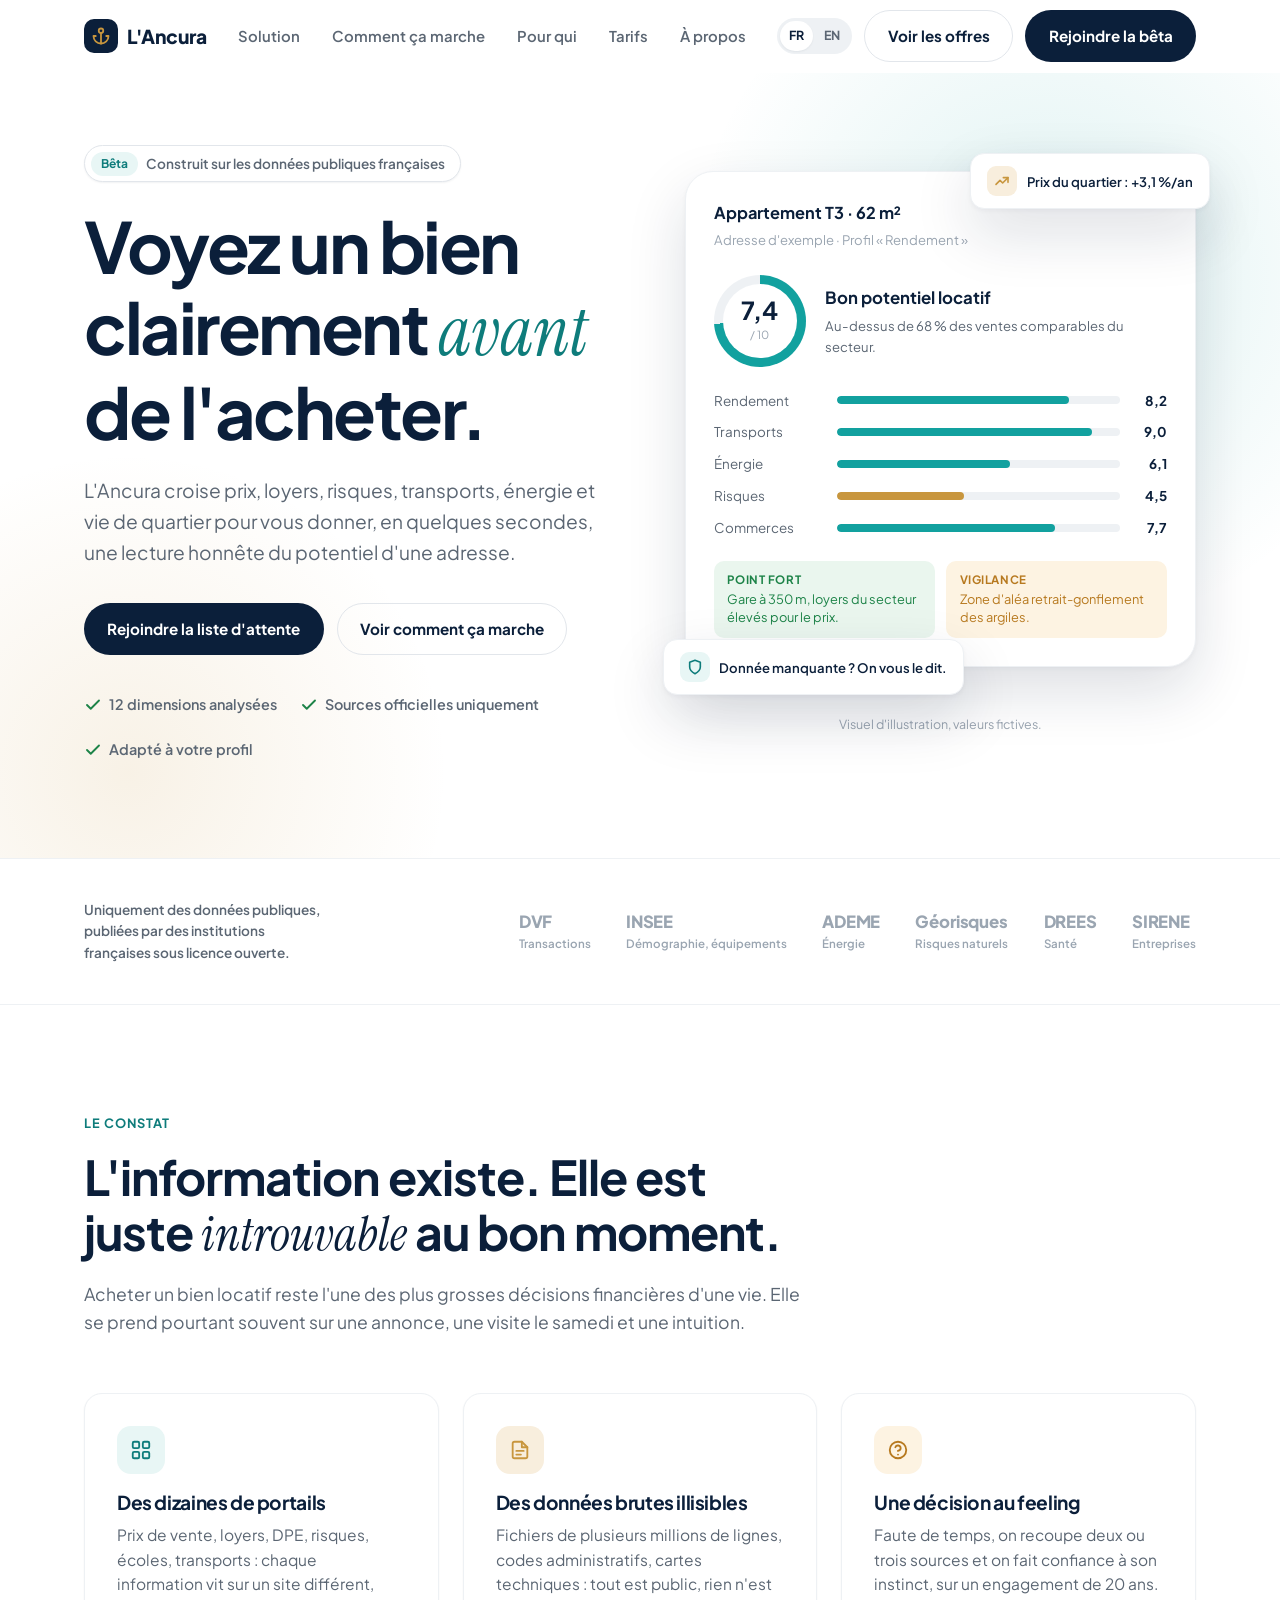
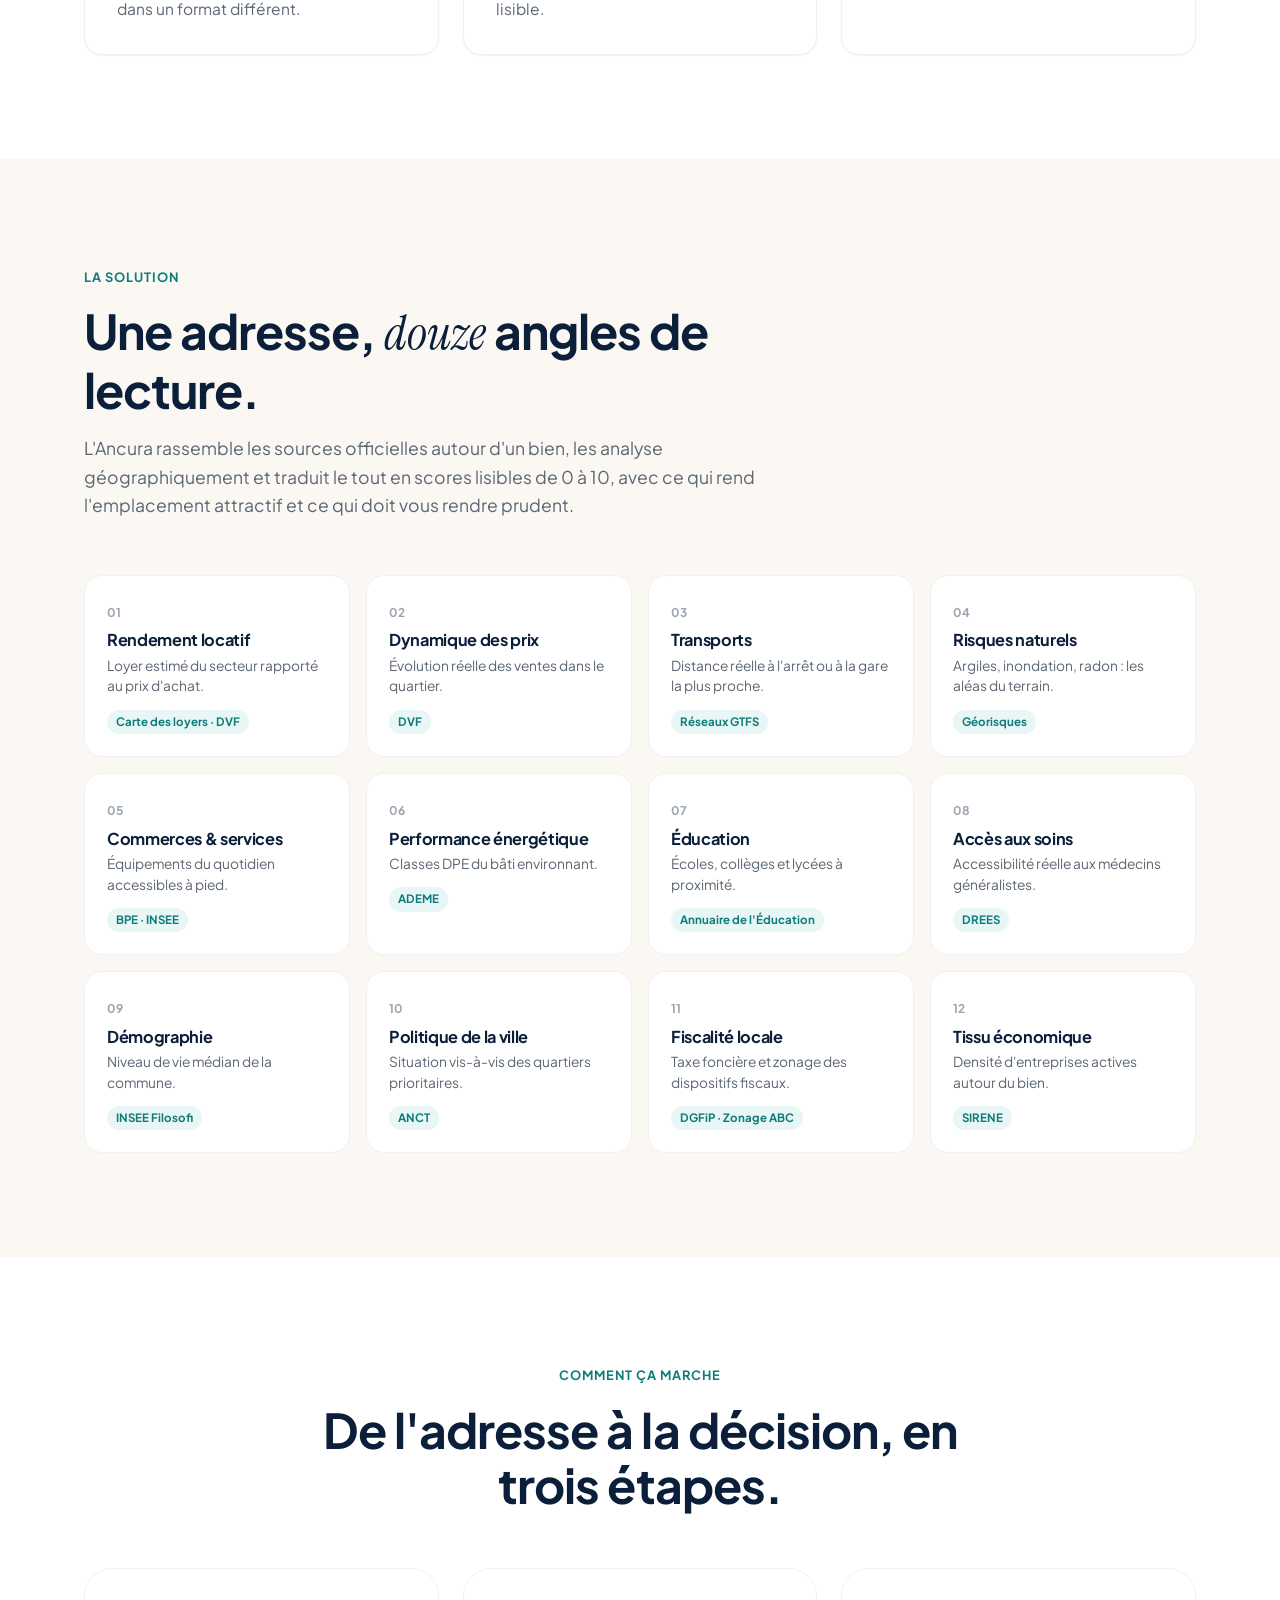
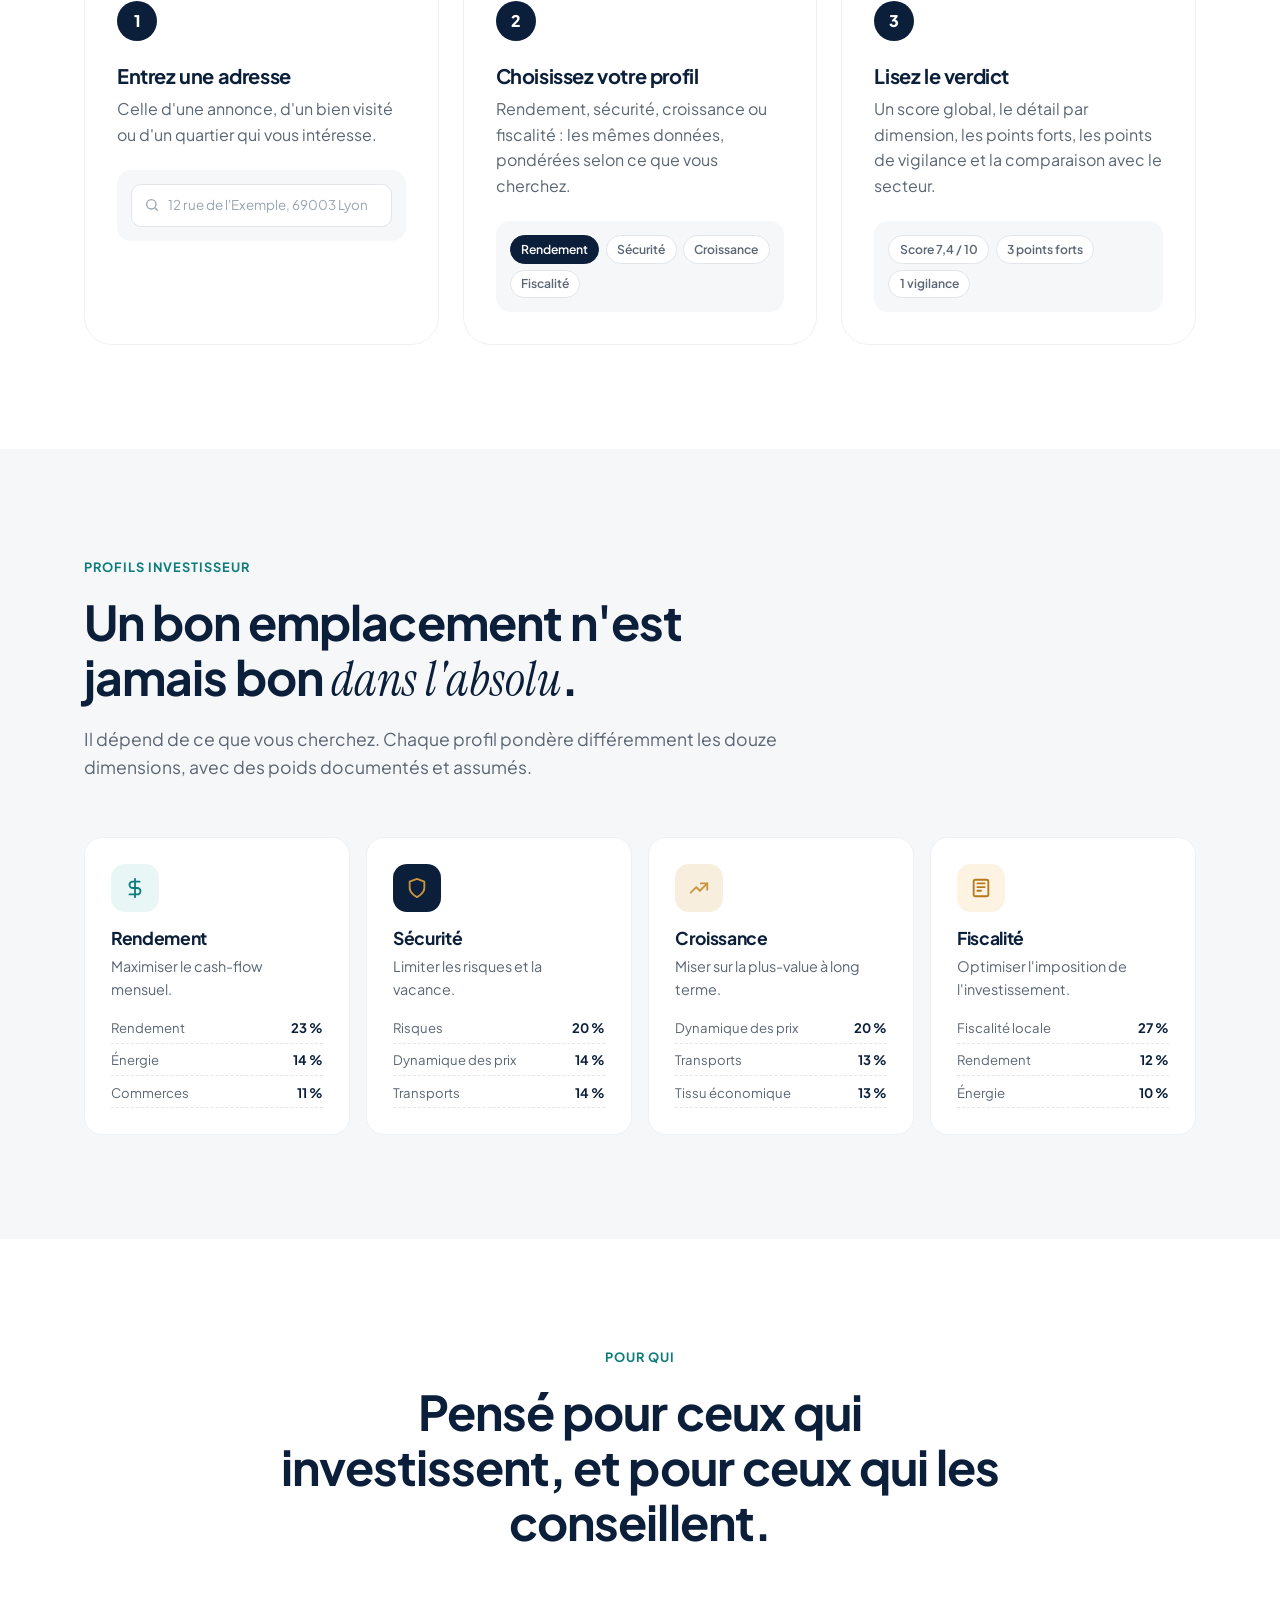
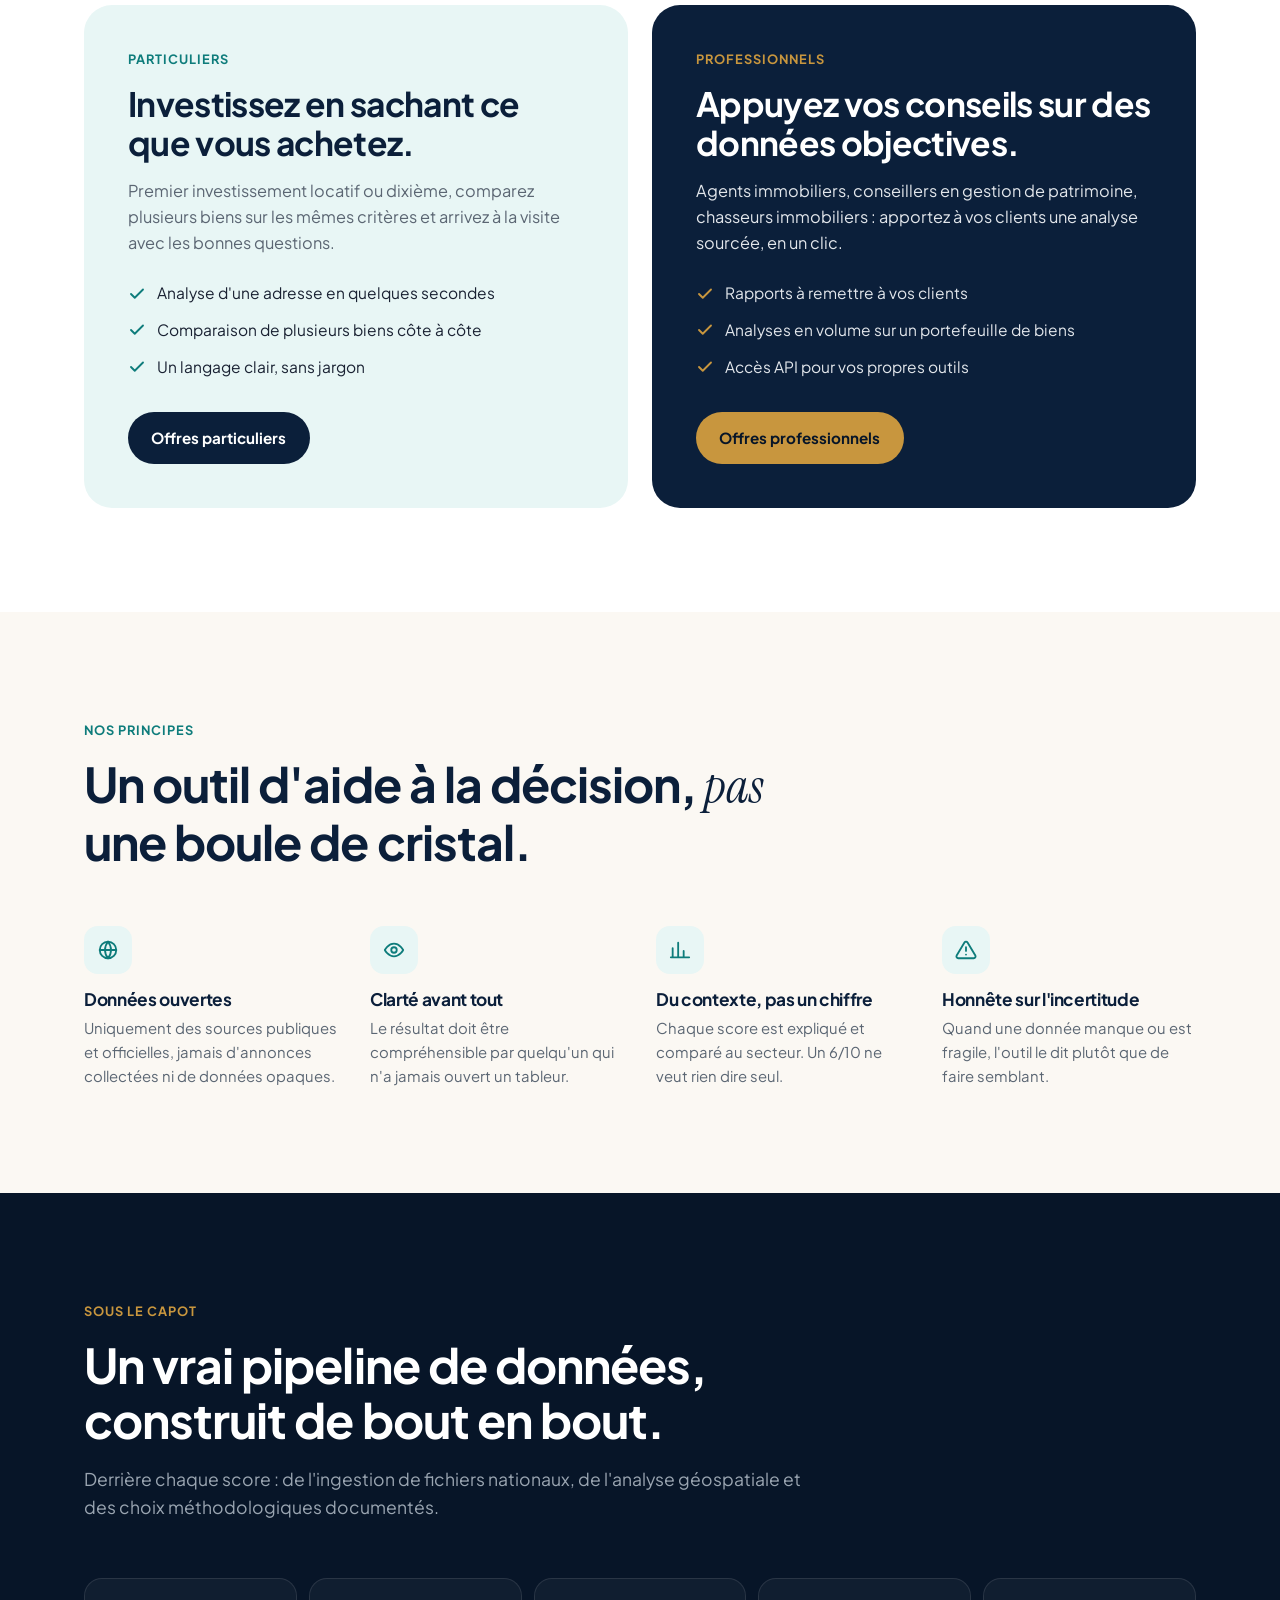
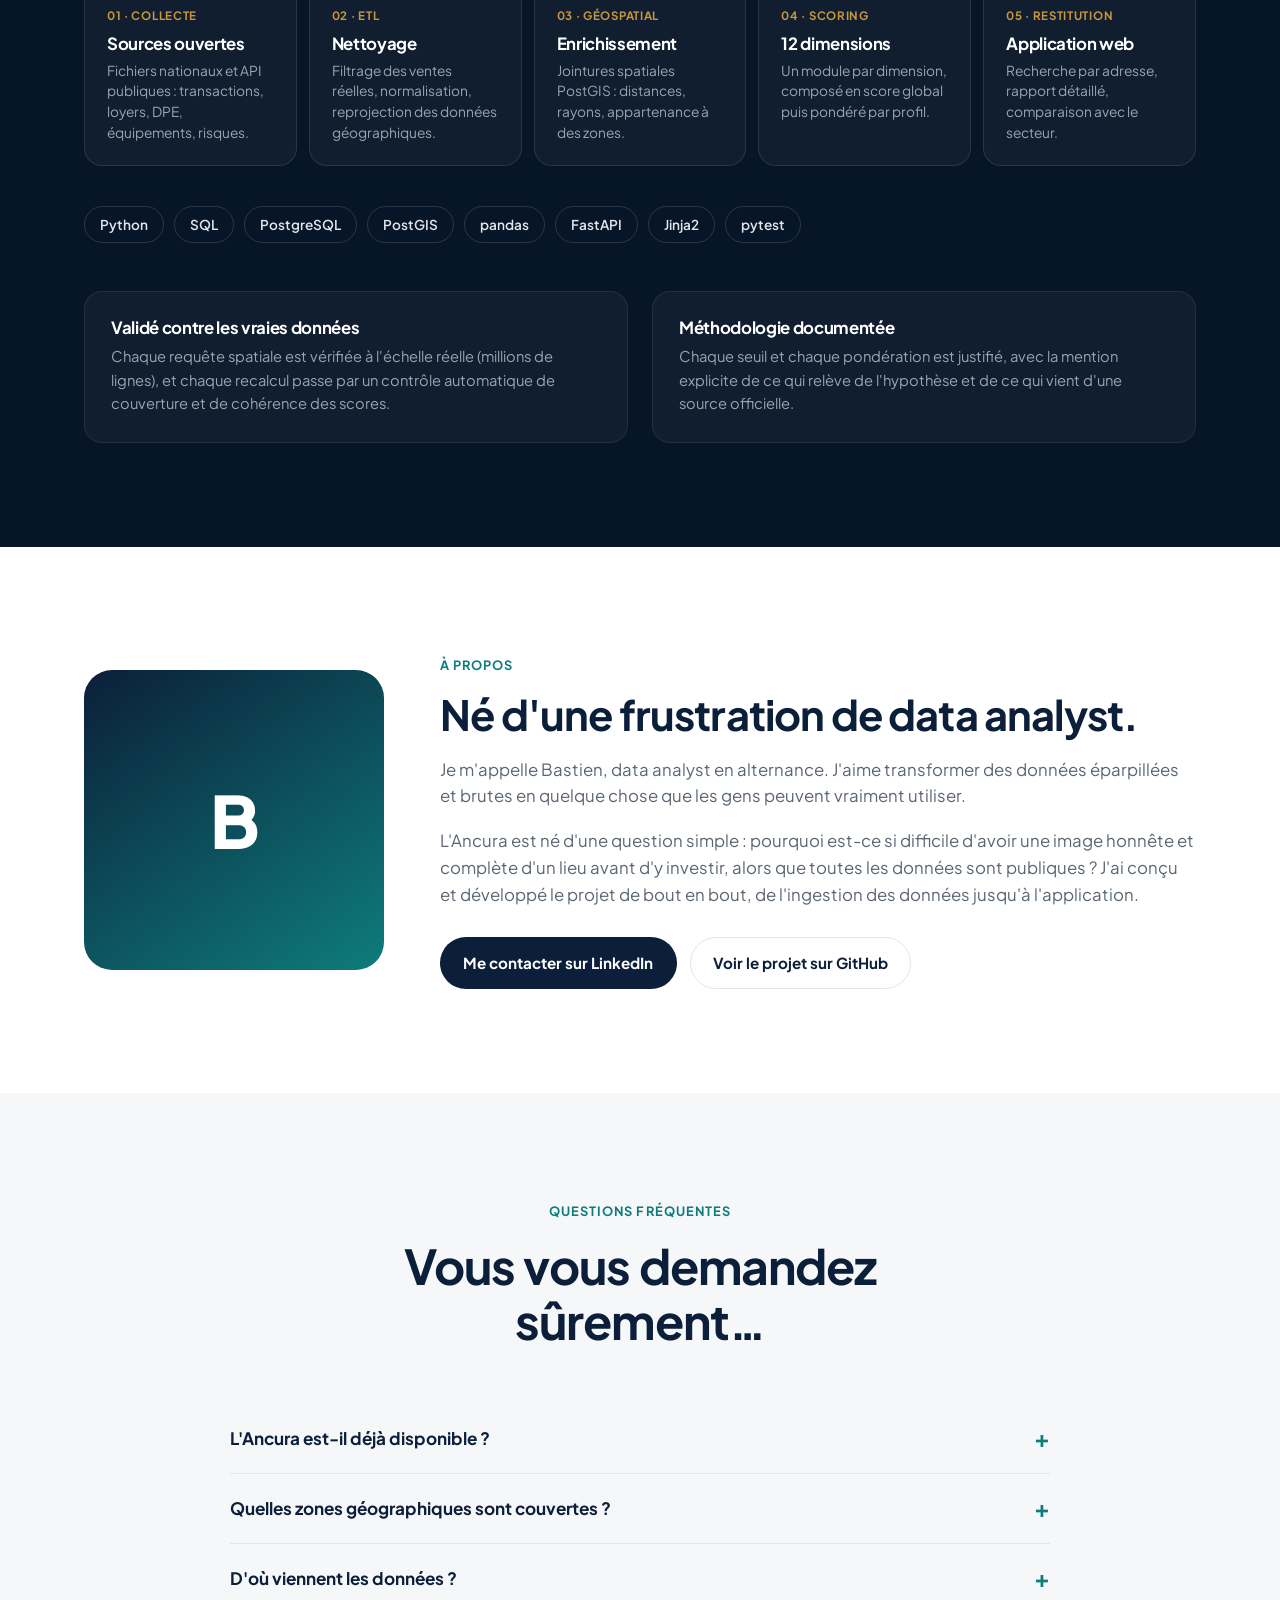
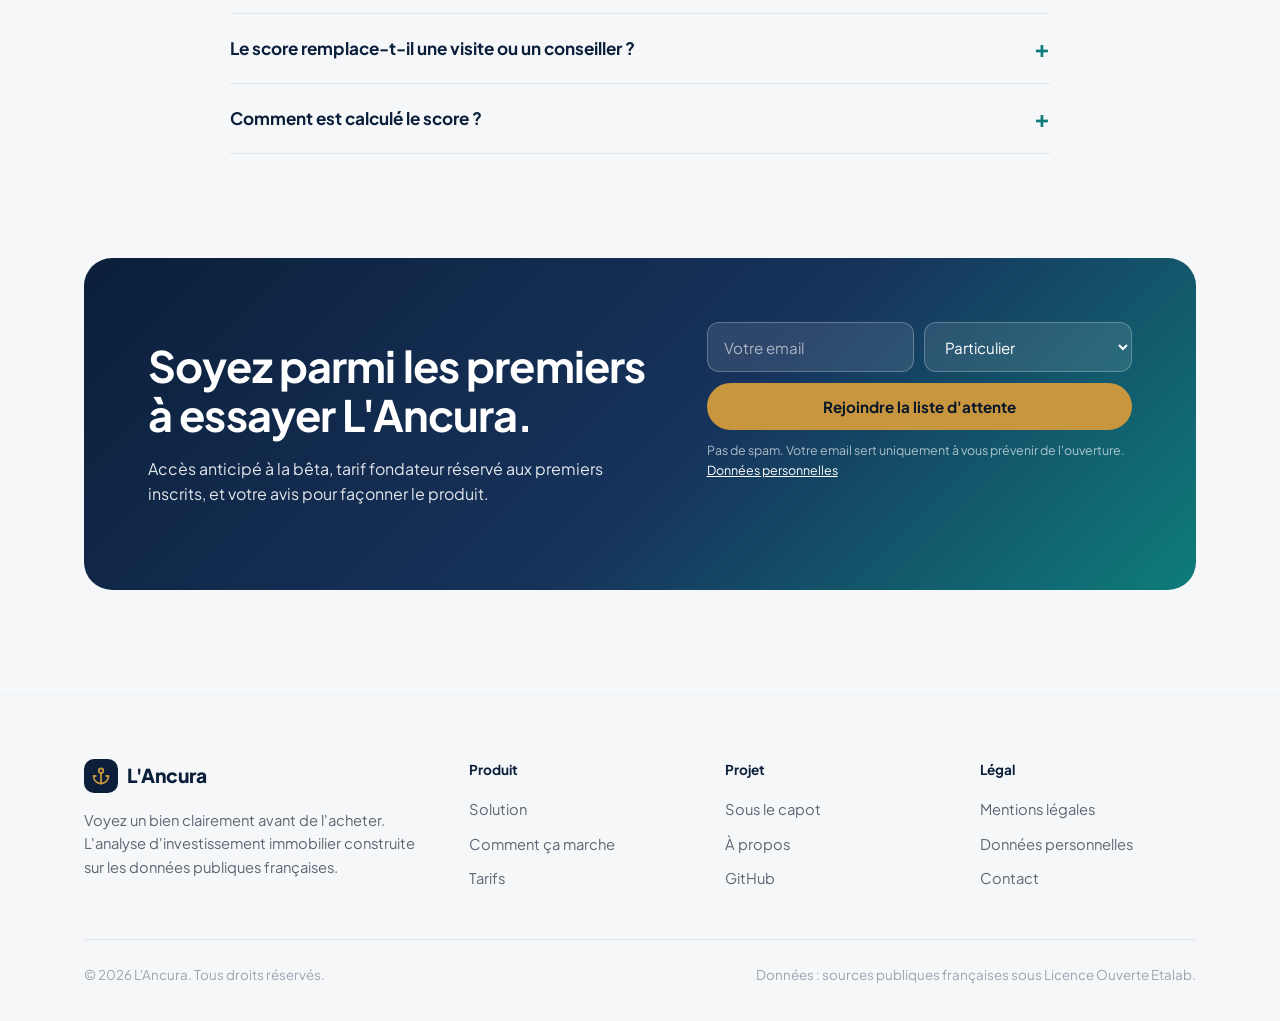
==== commit 46c18065: "Add English version of the landing page New site/en/index.html with a FR/EN switcher and hreflang li" ====
--- a/site/index.html
+++ b/site/index.html
@@ -8,6 +8,8 @@
   <meta property="og:title" content="L'Ancura — Voyez un bien clairement avant de l'acheter">
   <meta property="og:description" content="12 dimensions, des sources publiques officielles, une lecture claire adaptée à votre profil d'investisseur.">
   <meta property="og:type" content="website">
+  <link rel="alternate" hreflang="fr" href="index.html">
+  <link rel="alternate" hreflang="en" href="en/index.html">
   <link rel="icon" href="favicon.svg" type="image/svg+xml">
   <link rel="preconnect" href="https://fonts.googleapis.com">
   <link rel="preconnect" href="https://fonts.gstatic.com" crossorigin>
@@ -30,6 +32,7 @@
       <li><a href="#a-propos">À propos</a></li>
     </ul>
     <div class="nav-cta">
+      <a href="en/index.html" class="lang-switch" hreflang="en" lang="en" aria-label="View the site in English"><b>FR</b><span>EN</span></a>
       <a href="tarifs.html" class="btn btn-ghost">Voir les offres</a>
       <a href="#rejoindre" class="btn btn-primary" data-waitlist="nav">Rejoindre la bêta</a>
       <button class="nav-toggle" aria-label="Ouvrir le menu" aria-expanded="false">
--- a/site/styles.css
+++ b/site/styles.css
@@ -102,6 +102,15 @@
 .nav-links a { color: var(--gray-600); font-weight: 600; font-size: 0.93rem; }
 .nav-links a:hover, .nav-links a.active { color: var(--navy-900); }
 .nav-cta { display: flex; align-items: center; gap: 0.75rem; }
+.lang-switch {
+  display: inline-flex; align-items: center; gap: 2px; padding: 3px; border-radius: 999px;
+  background: var(--gray-100); font-size: 0.78rem; font-weight: 700; letter-spacing: 0.02em;
+}
+.lang-switch span, .lang-switch b { padding: 0.3rem 0.55rem; border-radius: 999px; }
+.lang-switch span { color: var(--gray-600); }
+.lang-switch b { background: var(--white); color: var(--navy-900); box-shadow: var(--shadow-sm); }
+.lang-switch:hover span { color: var(--navy-900); }
+.nav-links small { font-size: 0.72em; color: var(--gray-400); }
 .nav-toggle { display: none; background: none; border: 0; padding: 8px; cursor: pointer; color: var(--navy-900); }
 @media (max-width: 920px) {
   .nav-links, .nav-cta .btn-ghost { display: none; }
@@ -114,7 +123,10 @@
   }
   .nav.open .nav-links a { font-size: 1.05rem; }
 }
-@media (max-width: 420px) { .nav-cta .btn { padding: 0.65rem 1rem; font-size: 0.88rem; } }
+@media (max-width: 480px) {
+  /* Le hero porte déjà l'appel à l'action : on garde logo, langue et menu */
+  .nav-cta .btn-primary { display: none; }
+}
 
 /* ---------- Sections ---------- */
 section { padding: 104px 0; }
